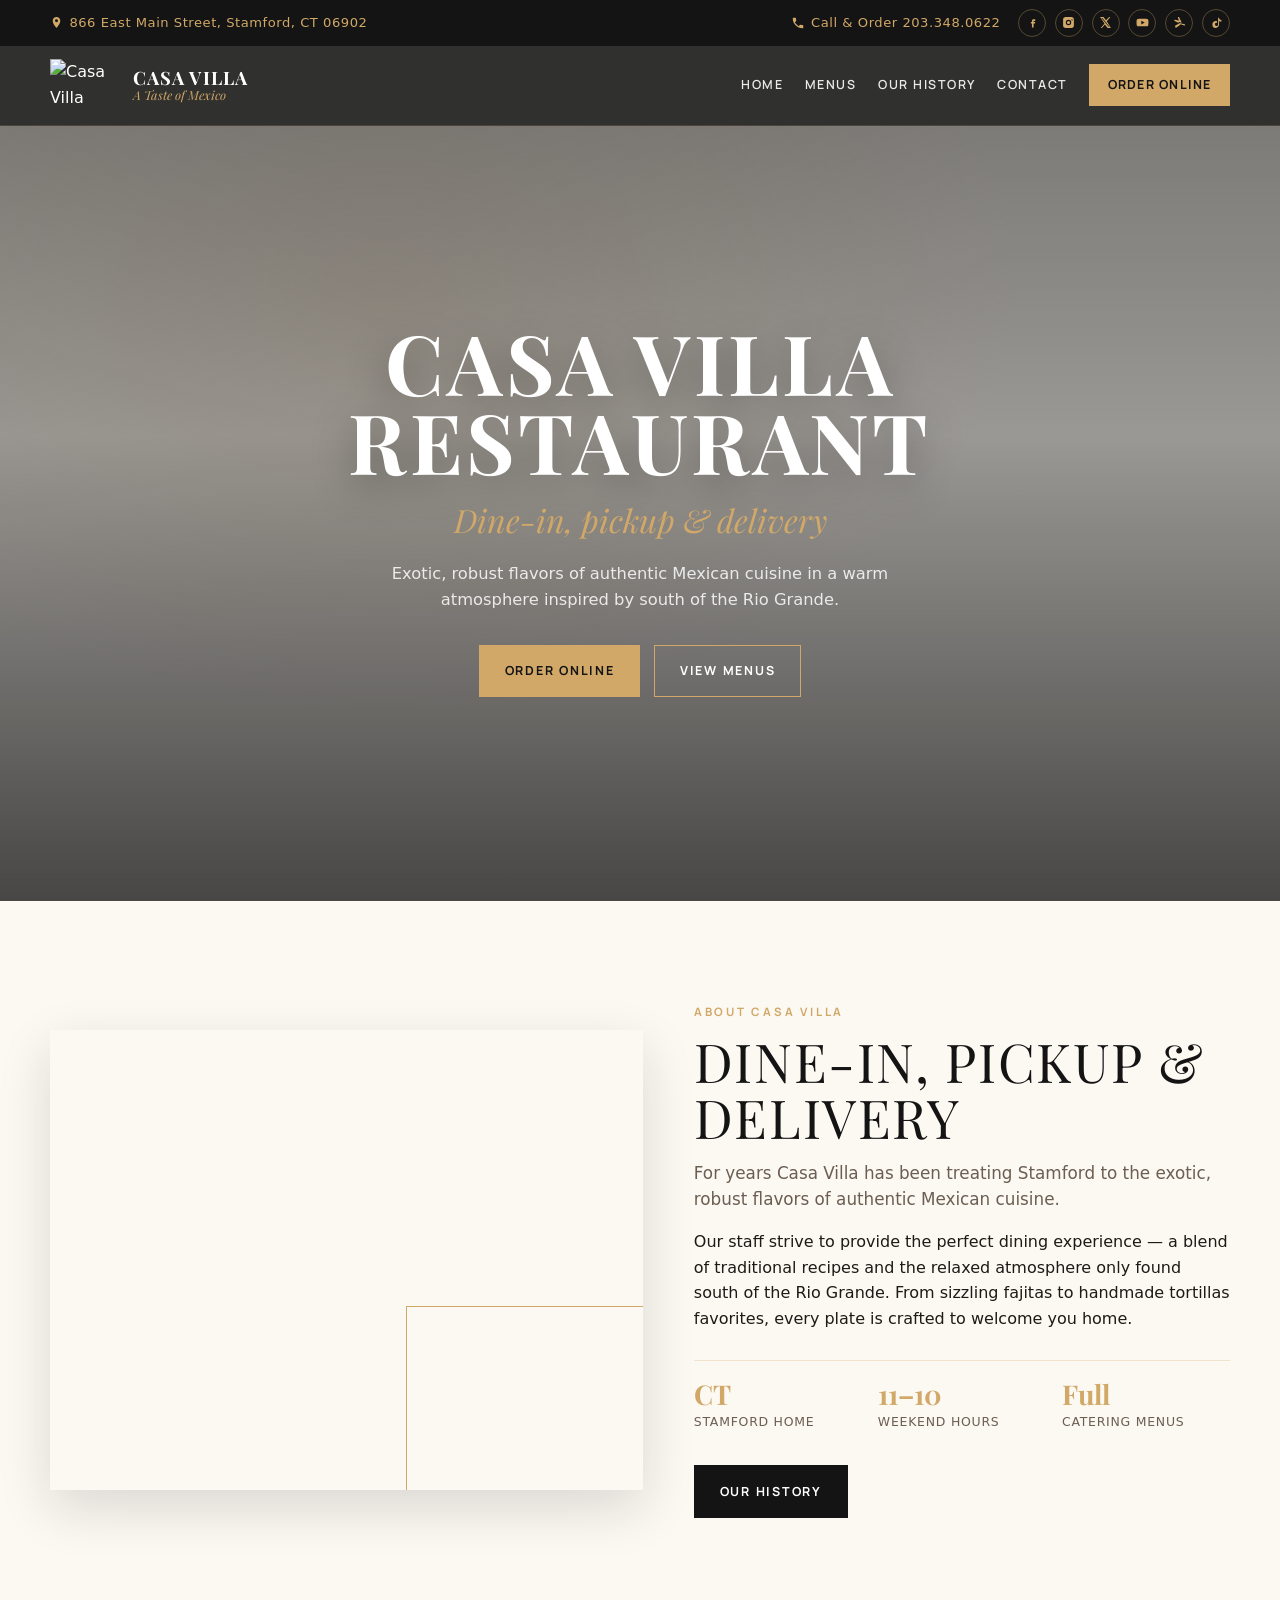
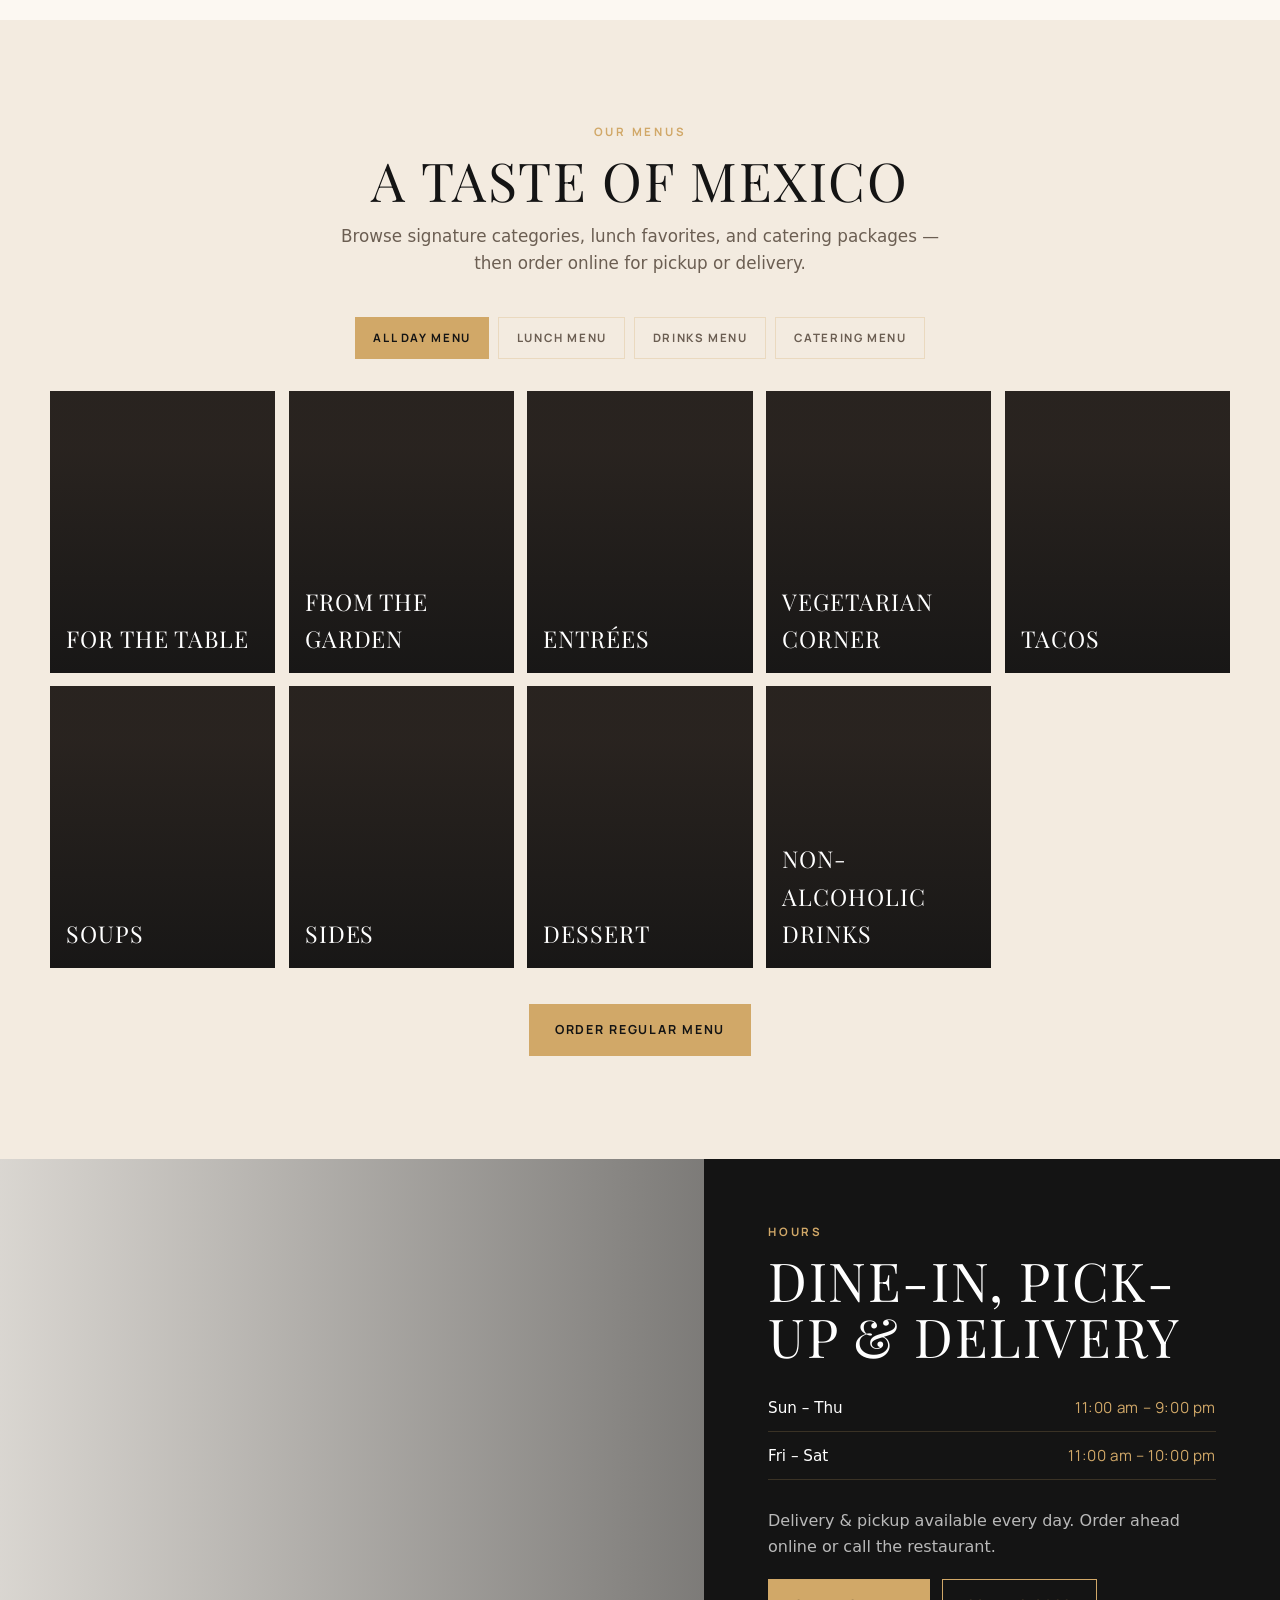
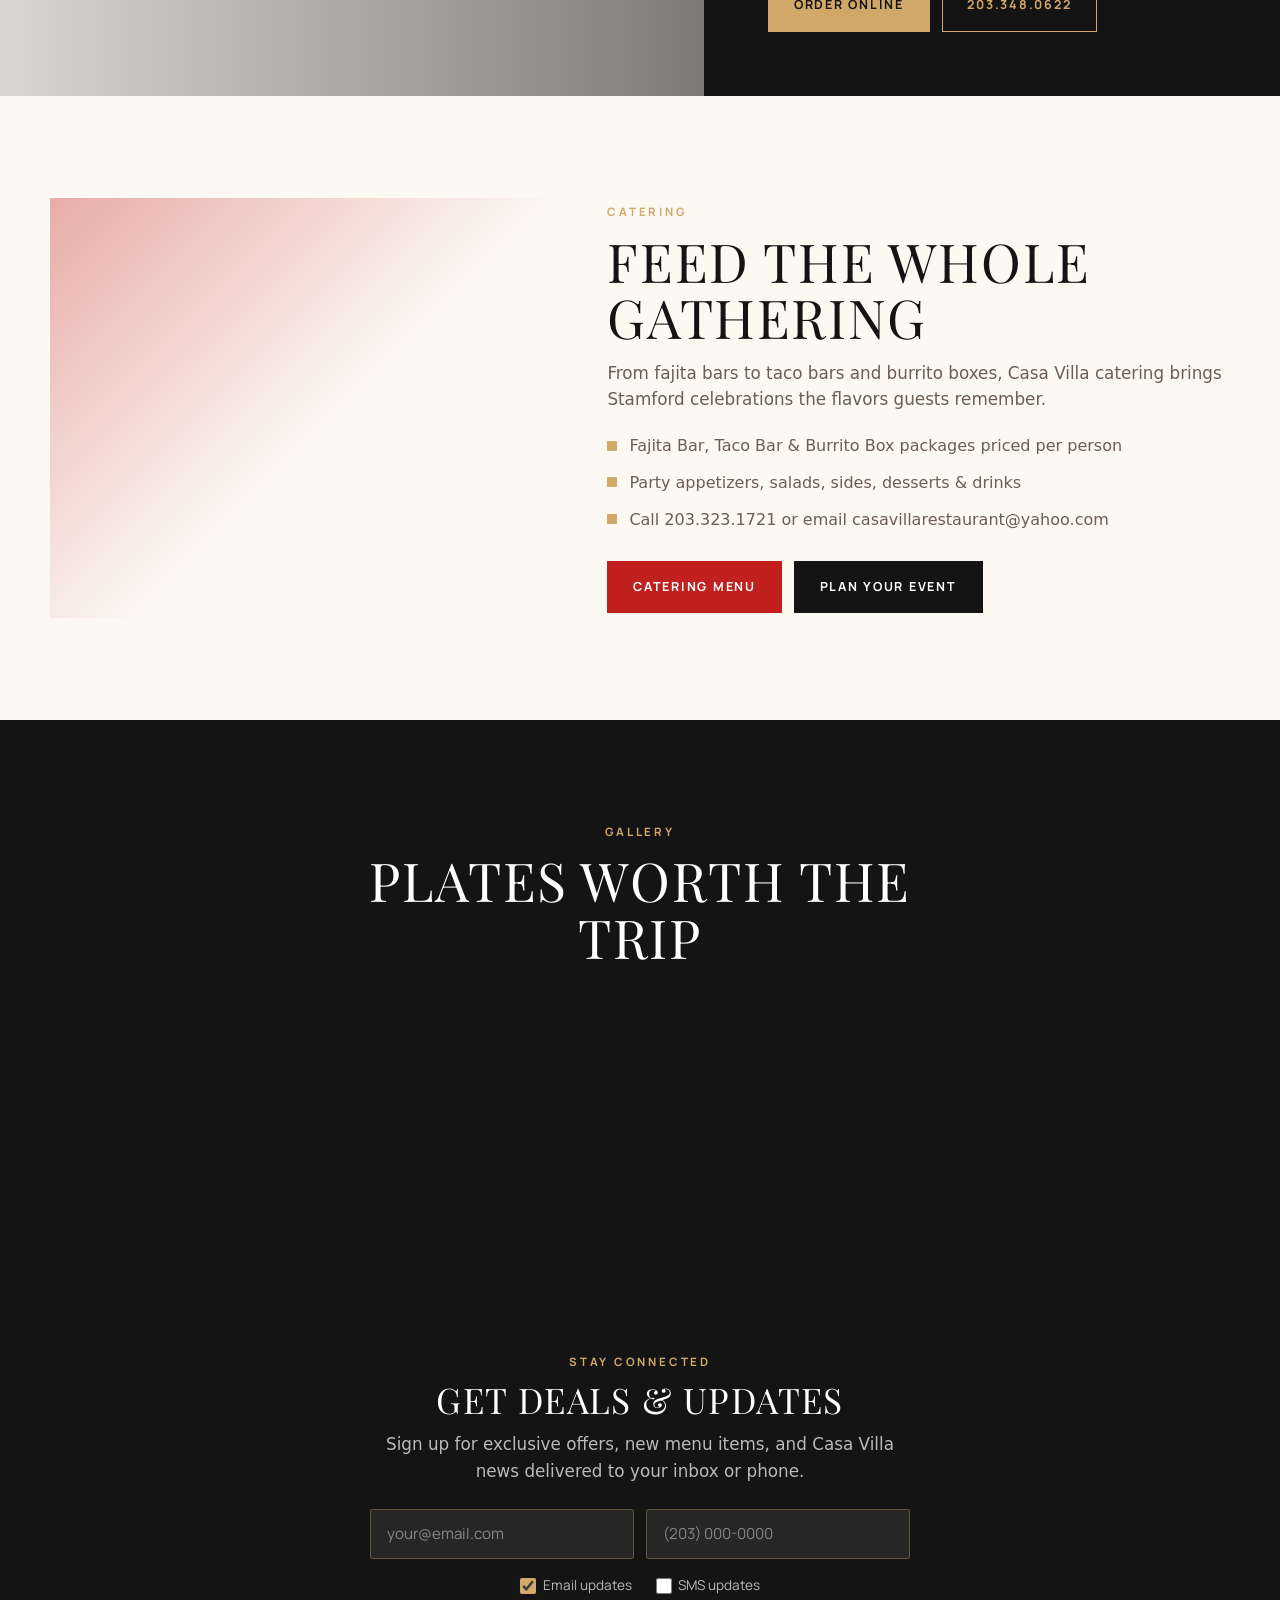
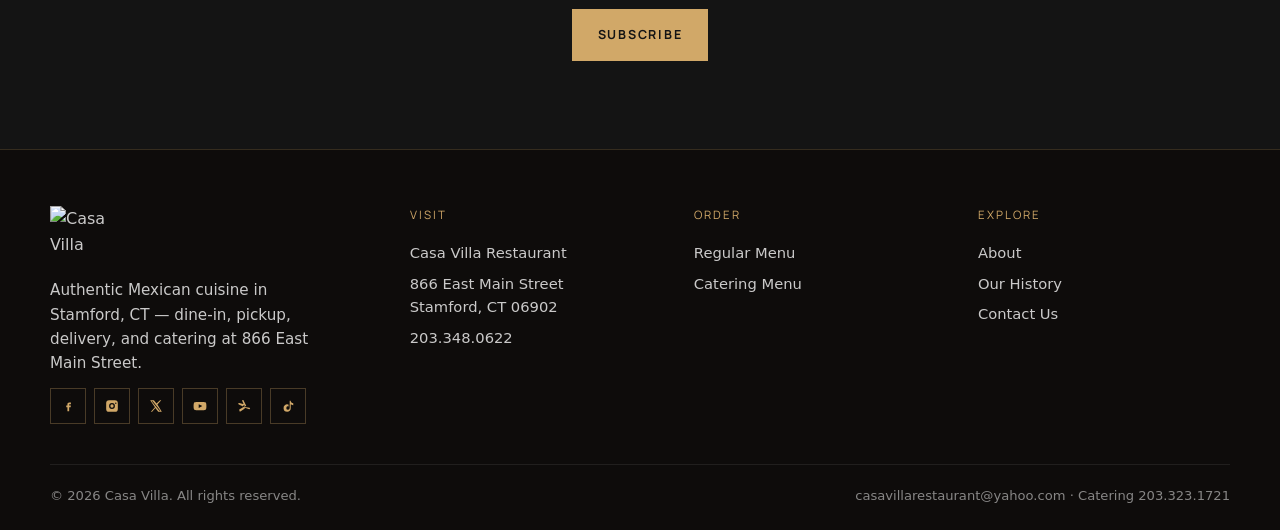
==== index.html @ 2eea358d "Add cache-busting parameter to main.js script tag Browsers were serving stale cached JS, causing dri" ====
<!DOCTYPE html>

<html lang="en">
<head>
<meta charset="utf-8"/>
<meta content="width=device-width, initial-scale=1" name="viewport"/>
<meta content="#d1a868" name="theme-color"/>
<title>Casa Villa Restaurant | Authentic Mexican Food in Stamford, CT</title>
<meta content="Casa Villa Restaurant in Stamford, CT serves authentic Mexican cuisine for dine-in, pickup, delivery, and catering. Order fajitas, tacos, enchiladas &amp; more at 866 East Main Street." name="description"/>
<meta content="Casa Villa Restaurant, Mexican restaurant Stamford CT, authentic Mexican food Stamford, fajitas Stamford, tacos Stamford, catering Stamford" name="keywords"/>
<meta content="noindex, nofollow" name="robots"/>
<meta content="Casa Villa Restaurant" name="author"/>
<meta content="website" property="og:type"/>
<meta content="Casa Villa Restaurant" property="og:site_name"/>
<meta content="Casa Villa Restaurant — Authentic Mexican Food in Stamford, CT" property="og:title"/>
<meta content="Casa Villa Restaurant in Stamford, CT serves authentic Mexican cuisine for dine-in, pickup, delivery, and catering. Order fajitas, tacos, enchiladas &amp; more at 866 East Main Street." property="og:description"/>
<meta content="https://quseprdus1.blob.core.windows.net/kora-business-images/user-media/8aefb830-b11f-4ebe-94af-53a82750f7f5/de8c94d8-887e-4625-825f-ec262dbc28df/1786097894_7mdkr9.png" property="og:image"/>
<meta content="summary_large_image" name="twitter:card"/>
<meta content="Casa Villa Restaurant — Authentic Mexican Food in Stamford, CT" name="twitter:title"/>
<meta content="Casa Villa Restaurant in Stamford, CT serves authentic Mexican cuisine for dine-in, pickup, delivery, and catering. Order fajitas, tacos, enchiladas &amp; more at 866 East Main Street." name="twitter:description"/>
<!-- KORA_GOOGLE_FONTS_START -->
<link rel="preconnect" href="https://fonts.googleapis.com">
<link rel="preconnect" href="https://fonts.gstatic.com" crossorigin>
<link rel="preload" as="style" href="https://fonts.googleapis.com/css2?family=Playfair+Display:wght@400;600;700&amp;family=Manrope:wght@400;600;700&amp;display=swap" onload="this.onload=null;this.rel='stylesheet'">
<noscript><link rel="stylesheet" href="https://fonts.googleapis.com/css2?family=Playfair+Display:wght@400;600;700&amp;family=Manrope:wght@400;600;700&amp;display=swap"></noscript>
<!-- KORA_GOOGLE_FONTS_END -->
<link href="assets/styles.css" rel="stylesheet">
<link href="assets/site.css" rel="stylesheet"/>
<link as="image" href="https://quseprdus1.blob.core.windows.net/kora-business-images/user-media/8aefb830-b11f-4ebe-94af-53a82750f7f5/de8c94d8-887e-4625-825f-ec262dbc28df/1786097688_vg3pif.jpg" rel="preload"><link as="video" href="https://stream.mux.com/Yt3RD5cKZpleTwd9r566r2rwesaeplQThL3TepRa02Lw/low.mp4" rel="preload">
<script type="application/ld+json">{
  "@context": "https://schema.org",
  "@type": "Restaurant",
  "name": "Casa Villa Restaurant",
  "image": "https://quseprdus1.blob.core.windows.net/kora-business-images/user-media/8aefb830-b11f-4ebe-94af-53a82750f7f5/de8c94d8-887e-4625-825f-ec262dbc28df/1786097657_icttoe.jpg",
  "telephone": "+12033480622",
  "email": "casavillarestaurant@yahoo.com",
  "servesCuisine": [
    "Mexican"
  ],
  "priceRange": "$$",
  "address": {
    "@type": "PostalAddress",
    "streetAddress": "866 East Main Street",
    "addressLocality": "Stamford",
    "addressRegion": "CT",
    "postalCode": "06902",
    "addressCountry": "US"
  },
  "geo": {
    "@type": "GeoCoordinates",
    "latitude": 41.0558127,
    "longitude": -73.5254592
  },
  "openingHoursSpecification": [
    {
      "@type": "OpeningHoursSpecification",
      "dayOfWeek": [
        "Sunday",
        "Monday",
        "Tuesday",
        "Wednesday",
        "Thursday"
      ],
      "opens": "11:00",
      "closes": "21:00"
    },
    {
      "@type": "OpeningHoursSpecification",
      "dayOfWeek": [
        "Friday",
        "Saturday"
      ],
      "opens": "11:00",
      "closes": "22:00"
    }
  ],
  "sameAs": [
    "https://www.facebook.com/CasaVillaStamford/",
    "https://www.instagram.com/casavillarestaurant/",
    "https://x.com/casa_villa",
    "https://www.youtube.com/channel/UCoJQeFQuIPTkLDNSA8FF1Hw",
    "https://www.yelp.com/biz/casa-villa-restaurant-stamford",
    "https://www.tiktok.com/@casavillarestaurant",
  ],
  "hasMenu": "https://casavilla2.onlineordersnow.com/MenuDisplay",
  "acceptsReservations": "False"
}</script>

</link></link></link></link><!-- KORA_FAVICON_START -->
<link href="https://quseprdus1.blob.core.windows.net/kora-business-images/user-media/8aefb830-b11f-4ebe-94af-53a82750f7f5/de8c94d8-887e-4625-825f-ec262dbc28df/1786097900_kvp36j.png" rel="icon" type="image/png"/>
<link href="https://quseprdus1.blob.core.windows.net/kora-business-images/user-media/8aefb830-b11f-4ebe-94af-53a82750f7f5/de8c94d8-887e-4625-825f-ec262dbc28df/1786097900_kvp36j.png" rel="apple-touch-icon"/>
<!-- KORA_FAVICON_END -->
</head>
<body data-page="home">
<a class="sr-only" href="#main">Skip to content</a>
<div class="topbar" data-topbar=""></div>
<header class="site-header" data-header=""></header>
<div class="mobile-nav" data-mobile-nav=""></div>
<main id="main">
<section aria-label="Casa Villa Restaurant hero" class="hero">
<div class="hero-media">
<video aria-hidden="true" autoplay="" loop="" muted="" playsinline="" poster="https://quseprdus1.blob.core.windows.net/kora-business-images/user-media/8aefb830-b11f-4ebe-94af-53a82750f7f5/de8c94d8-887e-4625-825f-ec262dbc28df/1786097688_vg3pif.jpg">
<source src="https://stream.mux.com/Yt3RD5cKZpleTwd9r566r2rwesaeplQThL3TepRa02Lw/low.mp4" type="video/mp4"/>
</video>
</div>
<div aria-hidden="true" class="hero-overlay"></div>
<div class="hero-content">
<h1>Casa Villa Restaurant</h1>
<p class="hero-tagline">Dine-in, pickup &amp; delivery</p>
<p class="hero-copy">Exotic, robust flavors of authentic Mexican cuisine in a warm atmosphere inspired by south of the Rio Grande.</p>
<div class="hero-ctas">
<a class="btn btn-primary" data-order-regular="" href="https://casavilla2.onlineordersnow.com/MenuDisplay" rel="noopener noreferrer" target="_blank">Order Online</a>
<a class="btn btn-outline" href="#menu">View Menus</a>
</div>
</div>
</section>
<section class="section" id="about">
<div class="container about-grid">
<div aria-label="Casa Villa dining room and cuisine" class="about-visual reveal" role="img"></div>
<div class="about-copy reveal reveal-delay-1">
<p class="eyebrow">About Casa Villa</p>
<h2>Dine-in, pickup &amp; delivery</h2>
<p class="lede">For years Casa Villa has been treating Stamford to the exotic, robust flavors of authentic Mexican cuisine.</p>
<p>Our staff strive to provide the perfect dining experience — a blend of traditional recipes and the relaxed atmosphere only found south of the Rio Grande. From sizzling fajitas to handmade tortillas favorites, every plate is crafted to welcome you home.</p>
<div class="about-stats">
<div><strong>CT</strong><span>Stamford home</span></div>
<div><strong>11–10</strong><span>Weekend hours</span></div>
<div><strong>Full</strong><span>Catering menus</span></div>
</div>
<a class="btn btn-dark" href="history.html">Our History</a>
</div>
</div>
</section>
<section class="section section-muted" id="menu">
<div class="container">
<div class="section-head center reveal">
<p class="eyebrow">Our Menus</p>
<h2>A taste of Mexico</h2>
<p class="lede">Browse signature categories, lunch favorites, and catering packages — then order online for pickup or delivery.</p>
</div>
<div aria-label="Menu types" class="menu-tabs reveal" role="tablist">
<button aria-selected="true" class="menu-tab is-active" data-menu-tab="allday" role="tab" type="button">All Day Menu</button>
<button class="menu-tab" data-menu-tab="lunch" role="tab" type="button">Lunch Menu</button>
<button class="menu-tab" data-menu-tab="drinks" role="tab" type="button">Drinks Menu</button>
<button class="menu-tab" data-menu-tab="catering" role="tab" type="button">Catering Menu</button>
</div>
<div class="menu-panel is-active" data-menu-panel="allday">
<div class="category-grid reveal" data-category-grid=""></div>
<div class="menu-actions">
<a class="btn btn-primary" data-order-regular="" href="https://casavilla2.onlineordersnow.com/MenuDisplay" rel="noopener noreferrer" target="_blank">Order Regular Menu</a>
</div>
</div>
<div class="menu-panel" data-menu-panel="lunch">
<div class="menu-items" data-lunch-items=""></div>
<div class="menu-actions">
<a class="btn btn-primary" data-order-regular="" href="https://casavilla2.onlineordersnow.com/MenuDisplay" rel="noopener noreferrer" target="_blank">Order Lunch Online</a>
</div>
</div>
<div class="menu-panel" data-menu-panel="drinks">
<div class="menu-items" data-drinks-items=""></div>
</div>
<div class="menu-panel" data-menu-panel="catering">
<div class="menu-items" data-catering-items=""></div>
<div class="menu-actions">
<a class="btn btn-primary" data-order-catering="" href="https://casavillacatering.onlineordersnow.com/MenuDisplay" rel="noopener noreferrer" target="_blank">Order Catering</a>
<a class="btn btn-dark" href="tel:2033231721">Call 203.323.1721</a>
</div>
</div>
</div>
</section>
<section aria-label="Hours and ordering" class="split-band" id="hours">
<div aria-label="Sizzling fajitas" class="split-band-visual" role="img"></div>
<div class="split-band-copy">
<p class="eyebrow">Hours</p>
<h2>Dine-in, pick-up &amp; delivery</h2>
<ul class="hours-list">
<li><span>Sun – Thu</span><span>11:00 am – 9:00 pm</span></li>
<li><span>Fri – Sat</span><span>11:00 am – 10:00 pm</span></li>
</ul>
<p style="margin-bottom:1.25rem;color:rgba(255,255,255,.7)">Delivery &amp; pickup available every day. Order ahead online or call the restaurant.</p>
<div style="display:flex;flex-wrap:wrap;gap:.75rem">
<a class="btn btn-primary" data-order-regular="" href="https://casavilla2.onlineordersnow.com/MenuDisplay" rel="noopener noreferrer" target="_blank">Order Online</a>
<a class="btn btn-outline" href="tel:2033480622">203.348.0622</a>
</div>
</div>
</section>
<section class="section" id="catering">
<div class="container catering-grid">
<div aria-label="Casa Villa catering spread" class="catering-visual reveal" role="img"></div>
<div class="reveal reveal-delay-1">
<p class="eyebrow">Catering</p>
<h2>Feed the whole gathering</h2>
<p class="lede">From fajita bars to taco bars and burrito boxes, Casa Villa catering brings Stamford celebrations the flavors guests remember.</p>
<ul class="feature-list">
<li>Fajita Bar, Taco Bar &amp; Burrito Box packages priced per person</li>
<li>Party appetizers, salads, sides, desserts &amp; drinks</li>
<li>Call 203.323.1721 or email casavillarestaurant@yahoo.com</li>
</ul>
<div style="display:flex;flex-wrap:wrap;gap:.75rem">
<a class="btn btn-accent" data-order-catering="" href="https://casavillacatering.onlineordersnow.com/MenuDisplay" rel="noopener noreferrer" target="_blank">Catering Menu</a>
<a class="btn btn-dark" href="contact.html">Plan Your Event</a>
</div>
</div>
</div>
</section>
<section aria-label="Cuisine gallery" class="section section-dark" id="gallery">
<div class="container">
<div class="section-head center reveal">
<p class="eyebrow">Gallery</p>
<h2>Plates worth the trip</h2>
</div>
<div class="gallery-strip reveal">
<button aria-label="Guacamole" class="g g-1" data-gallery-item="" type="button"></button>
<button aria-label="Tacos al pastor" class="g g-2" data-gallery-item="" type="button"></button>
<button aria-label="Chile relleno" class="g g-3" data-gallery-item="" type="button"></button>
<button aria-label="Quesadilla" class="g g-4" data-gallery-item="" type="button"></button>
<button aria-label="Churros" class="g g-5" data-gallery-item="" type="button"></button>
<button aria-label="Flan" class="g g-6" data-gallery-item="" type="button"></button>
</div>
</div>
</section>
<!-- NEWSLETTER SUBSCRIBE -->
<section class="newsletter-band" id="subscribe">
<div class="container">
<p class="eyebrow">Stay Connected</p>
<h2>Get deals &amp; updates</h2>
<p class="lede">Sign up for exclusive offers, new menu items, and Casa Villa news delivered to your inbox or phone.</p>
<form class="newsletter-form" id="newsletter-form">
<input id="newsletter-email" type="email" placeholder="your@email.com" autocomplete="email"/>
<input id="newsletter-phone" type="tel" placeholder="(203) 000-0000" autocomplete="tel"/>
<div class="newsletter-consents">
<label><input type="checkbox" id="newsletter-email-optin" checked/> Email updates</label>
<label><input type="checkbox" id="newsletter-sms-optin"/> SMS updates</label>
</div>
<button class="btn btn-primary" type="submit">Subscribe</button>
<p id="newsletter-message"></p>
</form>
</div>
</section>
</main>
<div aria-labelledby="modal-title" aria-modal="true" class="modal" data-menu-modal="" role="dialog">
<div class="modal-dialog">
<div class="modal-media" data-modal-media="">
<button aria-label="Close" class="modal-close" data-modal-close="" type="button"><svg aria-hidden="true" fill="none" stroke="currentColor" stroke-linecap="round" stroke-width="1.75" viewbox="0 0 24 24"><path d="M6 6l12 12M18 6L6 18"></path></svg></button>
</div>
<div class="modal-body">
<h3 data-modal-title="" id="modal-title"></h3>
<div class="modal-items" data-modal-items=""></div>
<div class="menu-actions" style="justify-content:flex-start;margin-top:1.25rem">
<a class="btn btn-primary" data-order-regular="" href="https://casavilla2.onlineordersnow.com/MenuDisplay" rel="noopener noreferrer" target="_blank">Order This Menu</a>
</div>
</div>
</div>
</div>
<div aria-label="Image preview" aria-modal="true" class="lightbox" data-lightbox="" role="dialog">
<button aria-label="Close" class="lightbox-close" data-lightbox-close="" type="button"><svg aria-hidden="true" fill="none" stroke="currentColor" stroke-linecap="round" stroke-width="1.75" viewbox="0 0 24 24"><path d="M6 6l12 12M18 6L6 18"></path></svg></button>
<img alt="Casa Villa cuisine" data-lightbox-img=""/>
</div>
<footer class="site-footer" data-footer=""></footer>
<script defer="" src="js/includes.js"></script>
<script defer="" src="js/main.js?v=20260925"></script>
<!-- KORA_BRANDING_FOOTER_SCRIPT_START -->
<script>
(function () {
  var koraUrl = "https://askkora.ai";
  var muted = "#64748b";
  var blue = "#1E88E5";
  var purple = "#7B1FA2";
  var startMarker = 'KORA_' + 'BRANDING_FOOTER_START';
  var endMarker = 'KORA_' + 'BRANDING_FOOTER_END';
  var selector = '[data-kora-branding-footer="true"], .kora-powered-by';

  function removeExisting() {
    document.querySelectorAll(selector).forEach(function (node) {
      if (node && node.parentNode) node.parentNode.removeChild(node);
    });
    var walker = document.createTreeWalker(document.documentElement, NodeFilter.SHOW_COMMENT);
    var comments = [];
    while (walker.nextNode()) {
      if (walker.currentNode.nodeValue.indexOf(startMarker) !== -1 || walker.currentNode.nodeValue.indexOf(endMarker) !== -1) {
        comments.push(walker.currentNode);
      }
    }
    comments.forEach(function (node) {
      if (node && node.parentNode) node.parentNode.removeChild(node);
    });
  }

  function buildBranding() {
    var wrapper = document.createElement('div');
    wrapper.className = 'kora-powered-by';
    wrapper.setAttribute('data-kora-branding-footer', 'true');
    wrapper.style.cssText = 'display:flex;justify-content:flex-end;align-items:center;gap:0.35rem;padding:0.75rem 1rem;font-size:0.75rem;';
    wrapper.innerHTML = '<span style="color:' + muted + '">Powered by</span>' +
      '<a href="' + koraUrl + '" target="_blank" rel="noopener noreferrer" style="text-decoration:none;font-weight:600;background:linear-gradient(135deg,' + blue + ',' + purple + ');-webkit-background-clip:text;background-clip:text;-webkit-text-fill-color:transparent">Kora</a>';
    return wrapper;
  }

  function targetFooter(allowFallback) {
    var footer = document.querySelector('footer');
    if (footer) return footer;
    if (!allowFallback) return null;
    return document.getElementById('site-footer') || document.body;
  }

  function placeBranding(allowFallback) {
    var target = targetFooter(allowFallback);
    if (!target) return false;
    removeExisting();
    target.appendChild(document.createComment(' ' + startMarker + ' '));
    target.appendChild(buildBranding());
    target.appendChild(document.createComment(' ' + endMarker + ' '));
    return target.tagName && target.tagName.toLowerCase() === 'footer';
  }

  function start() {
    if (placeBranding(false)) return;
    var observer = new MutationObserver(function () {
      if (placeBranding(false)) observer.disconnect();
    });
    observer.observe(document.documentElement, { childList: true, subtree: true });
    window.setTimeout(function () { observer.disconnect(); placeBranding(true); }, 3000);
  }

  if (document.readyState === 'loading') {
    document.addEventListener('DOMContentLoaded', start);
  } else {
    start();
  }
}());
</script>
<!-- KORA_BRANDING_FOOTER_SCRIPT_END -->
</body>
</html>
---- assets/styles.css ----
/*! tailwindcss v4.2.1 | MIT License | https://tailwindcss.com */
@layer properties{@supports (((-webkit-hyphens:none)) and (not (margin-trim:inline))) or ((-moz-orient:inline) and (not (color:rgb(from red r g b)))){*,:before,:after,::backdrop{--tw-rotate-x:initial;--tw-rotate-y:initial;--tw-rotate-z:initial;--tw-skew-x:initial;--tw-skew-y:initial}}}@layer theme{:root,:host{--font-sans:ui-sans-serif, system-ui, sans-serif, "Apple Color Emoji", "Segoe UI Emoji", "Segoe UI Symbol", "Noto Color Emoji";--font-mono:ui-monospace, SFMono-Regular, Menlo, Monaco, Consolas, "Liberation Mono", "Courier New", monospace;--default-font-family:var(--font-sans);--default-mono-font-family:var(--font-mono);--color-brand-primary:#d1a868;--color-brand-secondary:#fcf8f2;--color-brand-accent:#c21f1f;--color-brand-dark:#141414;--color-brand-ink:#1e1a17;--color-brand-muted:#6b5e52;--color-brand-border:#d1a86847;--font-brand:"Playfair Display", Georgia, serif;--font-heading:"Playfair Display", Georgia, serif;--font-body:"Roboto", system-ui, sans-serif;--font-nav:"Manrope", system-ui, sans-serif}}@layer base{*,:after,:before,::backdrop{box-sizing:border-box;border:0 solid;margin:0;padding:0}::file-selector-button{box-sizing:border-box;border:0 solid;margin:0;padding:0}html,:host{-webkit-text-size-adjust:100%;tab-size:4;line-height:1.5;font-family:var(--default-font-family,ui-sans-serif, system-ui, sans-serif, "Apple Color Emoji", "Segoe UI Emoji", "Segoe UI Symbol", "Noto Color Emoji");font-feature-settings:var(--default-font-feature-settings,normal);font-variation-settings:var(--default-font-variation-settings,normal);-webkit-tap-highlight-color:transparent}hr{height:0;color:inherit;border-top-width:1px}abbr:where([title]){-webkit-text-decoration:underline dotted;text-decoration:underline dotted}h1,h2,h3,h4,h5,h6{font-size:inherit;font-weight:inherit}a{color:inherit;-webkit-text-decoration:inherit;-webkit-text-decoration:inherit;-webkit-text-decoration:inherit;text-decoration:inherit}b,strong{font-weight:bolder}code,kbd,samp,pre{font-family:var(--default-mono-font-family,ui-monospace, SFMono-Regular, Menlo, Monaco, Consolas, "Liberation Mono", "Courier New", monospace);font-feature-settings:var(--default-mono-font-feature-settings,normal);font-variation-settings:var(--default-mono-font-variation-settings,normal);font-size:1em}small{font-size:80%}sub,sup{vertical-align:baseline;font-size:75%;line-height:0;position:relative}sub{bottom:-.25em}sup{top:-.5em}table{text-indent:0;border-color:inherit;border-collapse:collapse}:-moz-focusring{outline:auto}progress{vertical-align:baseline}summary{display:list-item}ol,ul,menu{list-style:none}img,svg,video,canvas,audio,iframe,embed,object{vertical-align:middle;display:block}img,video{max-width:100%;height:auto}button,input,select,optgroup,textarea{font:inherit;font-feature-settings:inherit;font-variation-settings:inherit;letter-spacing:inherit;color:inherit;opacity:1;background-color:#0000;border-radius:0}::file-selector-button{font:inherit;font-feature-settings:inherit;font-variation-settings:inherit;letter-spacing:inherit;color:inherit;opacity:1;background-color:#0000;border-radius:0}:where(select:is([multiple],[size])) optgroup{font-weight:bolder}:where(select:is([multiple],[size])) optgroup option{padding-inline-start:20px}::file-selector-button{margin-inline-end:4px}::placeholder{opacity:1}@supports (not ((-webkit-appearance:-apple-pay-button))) or (contain-intrinsic-size:1px){::placeholder{color:currentColor}@supports (color:color-mix(in lab, red, red)){::placeholder{color:color-mix(in oklab, currentcolor 50%, transparent)}}}textarea{resize:vertical}::-webkit-search-decoration{-webkit-appearance:none}::-webkit-date-and-time-value{min-height:1lh;text-align:inherit}::-webkit-datetime-edit{display:inline-flex}::-webkit-datetime-edit-fields-wrapper{padding:0}::-webkit-datetime-edit{padding-block:0}::-webkit-datetime-edit-year-field{padding-block:0}::-webkit-datetime-edit-month-field{padding-block:0}::-webkit-datetime-edit-day-field{padding-block:0}::-webkit-datetime-edit-hour-field{padding-block:0}::-webkit-datetime-edit-minute-field{padding-block:0}::-webkit-datetime-edit-second-field{padding-block:0}::-webkit-datetime-edit-millisecond-field{padding-block:0}::-webkit-datetime-edit-meridiem-field{padding-block:0}::-webkit-calendar-picker-indicator{line-height:1}:-moz-ui-invalid{box-shadow:none}button,input:where([type=button],[type=reset],[type=submit]){appearance:button}::file-selector-button{appearance:button}::-webkit-inner-spin-button{height:auto}::-webkit-outer-spin-button{height:auto}[hidden]:where(:not([hidden=until-found])){display:none!important}:root{--header-h:76px;--site-chrome-h:120px;--ease:cubic-bezier(.22, 1, .36, 1);--color-brand-primary:#d1a868;--color-brand-primary-dark:#a88650;--color-brand-primary-foreground:#141414;--color-brand-secondary:#fcf8f2;--color-brand-secondary-foreground:#141414;--color-brand-accent:#c21f1f;--color-brand-accent-foreground:#fff;--color-brand-dark:#141414;--color-brand-ink:#1e1a17;--color-brand-muted:#6b5e52;--color-brand-soft:#fcf8f2;--color-brand-border:#d1a86847;--font-brand:"Playfair Display", Georgia, serif;--font-heading:"Playfair Display", Georgia, serif;--font-body:"Roboto", system-ui, sans-serif;--font-nav:"Manrope", system-ui, sans-serif;--font-script:"Herr Von Muellerhoff", "Kristi", cursive}html{scroll-behavior:smooth}body{font-family:var(--font-body);color:var(--color-brand-ink);background:var(--color-brand-secondary);-webkit-font-smoothing:antialiased;line-height:1.6}h1,h2,h3,h4,h5,h6{font-family:var(--font-brand)}}@layer components;@layer utilities{.sr-only{clip-path:inset(50%);white-space:nowrap;border-width:0;width:1px;height:1px;margin:-1px;padding:0;position:absolute;overflow:hidden}.container{width:100%}@media (min-width:40rem){.container{max-width:40rem}}@media (min-width:48rem){.container{max-width:48rem}}@media (min-width:64rem){.container{max-width:64rem}}@media (min-width:80rem){.container{max-width:80rem}}@media (min-width:96rem){.container{max-width:96rem}}.hidden{display:none}.inline{display:inline}.transform{transform:var(--tw-rotate-x,) var(--tw-rotate-y,) var(--tw-rotate-z,) var(--tw-skew-x,) var(--tw-skew-y,)}.resize{resize:both}}@property --tw-rotate-x{syntax:"*";inherits:false}@property --tw-rotate-y{syntax:"*";inherits:false}@property --tw-rotate-z{syntax:"*";inherits:false}@property --tw-skew-x{syntax:"*";inherits:false}@property --tw-skew-y{syntax:"*";inherits:false}
---- assets/site.css ----
/* Casa Villa — component UI (after assets/styles.css).
   Brand tokens mirrored for Kora agent + Tailwind @theme. */
:root {
  --color-brand-primary: #d1a868;
  --color-brand-primary-dark: #a88650;
  --color-brand-primary-foreground: #141414;
  --color-brand-secondary: #fcf8f2;
  --color-brand-secondary-foreground: #141414;
  --color-brand-accent: #c21f1f;
  --color-brand-accent-foreground: #ffffff;
  --color-brand-dark: #141414;
  --color-brand-ink: #1e1a17;
  --color-brand-muted: #6b5e52;
  --color-brand-border: rgba(209, 168, 104, 0.28);
  --color-brand-overlay: rgba(20, 20, 20, 0.62);
  --font-brand: "Playfair Display", Georgia, serif;
  --font-heading: "Playfair Display", Georgia, serif;
  --font-script: "Herr Von Muellerhoff", "Kristi", cursive;
  --font-nav: "Manrope", system-ui, sans-serif;
  --font-body: "Roboto", system-ui, sans-serif;
  --shadow-soft: 0 18px 50px rgba(20, 20, 20, 0.14);
  --radius: 2px;
  --header-h: 76px;
  --site-chrome-h: 120px;
  --ease: cubic-bezier(0.22, 1, 0.36, 1);
}

*,
*::before,
*::after {
  box-sizing: border-box;
  margin: 0;
  padding: 0;
}

html {
  scroll-behavior: smooth;
}

body {
  font-family: var(--font-body);
  color: var(--color-brand-ink);
  background: var(--color-brand-secondary);
  line-height: 1.6;
  overflow-x: hidden;
  -webkit-font-smoothing: antialiased;
}

img,
video {
  max-width: 100%;
  display: block;
}

a {
  color: inherit;
  text-decoration: none;
}

button {
  font: inherit;
  cursor: pointer;
  border: 0;
  background: none;
}

ul {
  list-style: none;
}

.container {
  width: min(1180px, calc(100% - 2.5rem));
  margin-inline: auto;
}

.sr-only {
  position: absolute;
  width: 1px;
  height: 1px;
  padding: 0;
  margin: -1px;
  overflow: hidden;
  clip: rect(0, 0, 0, 0);
  border: 0;
}

/* Top bar */
.topbar {
  background: var(--color-brand-dark);
  color: var(--color-brand-primary);
  font-size: 0.82rem;
  letter-spacing: 0.04em;
  transition: opacity .28s var(--ease), max-height .28s var(--ease), padding .28s var(--ease), border .28s var(--ease);
  max-height: 120px;
  overflow: hidden;
}

body.nav-open .topbar {
  opacity: 0;
  max-height: 0;
  pointer-events: none;
  border: 0;
}

.topbar-inner {
  display: flex;
  flex-wrap: wrap;
  align-items: center;
  justify-content: space-between;
  gap: 0.6rem 1.25rem;
  padding: 0.55rem 0;
}

.topbar a {
  color: var(--color-brand-primary);
  transition: color .25s var(--ease);
  display: inline-flex;
  align-items: center;
  gap: 0.4rem;
}

.topbar a:hover {
  color: #fff;
}

.topbar-left,
.topbar-right {
  display: flex;
  flex-wrap: wrap;
  align-items: center;
  gap: 0.85rem 1.1rem;
}

.topbar-left svg,
.topbar-right>a svg {
  width: 14px;
  height: 14px;
  fill: currentColor;
  flex: 0 0 auto;
}

.topbar-socials {
  display: flex;
  gap: 0.55rem;
  align-items: center;
}

.topbar-socials a {
  width: 28px;
  height: 28px;
  display: grid;
  place-items: center;
  border: 1px solid rgba(209, 168, 104, .35);
  border-radius: 999px;
  transition: background .25s var(--ease), border-color .25s, color .25s;
}

.topbar-socials a:hover {
  background: var(--color-brand-primary);
  color: var(--color-brand-dark);
  border-color: var(--color-brand-primary);
}

.topbar svg {
  width: 13px;
  height: 13px;
  fill: currentColor;
}

/* Header */
.site-header {
  position: sticky;
  top: 0;
  z-index: 80;
  background: rgba(20, 20, 20, .88);
  backdrop-filter: blur(14px);
  border-bottom: 1px solid rgba(209, 168, 104, .18);
  transition: background .35s var(--ease), box-shadow .35s;
}

.site-header.is-scrolled {
  background: rgba(20, 20, 20, .96);
  box-shadow: 0 10px 40px rgba(0, 0, 0, .35);
}

.nav-inner {
  min-height: var(--header-h);
  display: flex;
  align-items: center;
  justify-content: space-between;
  gap: 1rem;
}

.brand {
  display: flex;
  align-items: center;
  gap: 0.85rem;
  color: #fff;
}

.brand img {
  height: 52px;
  width: auto;
}

.brand-text {
  display: flex;
  flex-direction: column;
  line-height: 1.1;
}

.brand-text strong {
  font-family: var(--font-brand);
  font-size: 1.15rem;
  letter-spacing: 0.06em;
  text-transform: uppercase;
  color: #fff;
}

.brand-text span {
  font-family: var(--font-heading);
  font-style: italic;
  font-size: 0.78rem;
  color: var(--color-brand-primary);
}

.nav-links {
  display: flex;
  align-items: center;
  gap: 0.2rem 1.35rem;
}

.nav-links>a {
  color: rgba(255, 255, 255, .9);
  font-family: var(--font-nav);
  font-size: 0.78rem;
  font-weight: 600;
  letter-spacing: 0.12em;
  text-transform: uppercase;
  padding: 0.45rem 0;
  transition: color .25s;
}

.nav-links>a:hover {
  color: var(--color-brand-primary);
}

.nav-dropdown {
  position: relative;
}

.nav-dropdown-panel {
  position: absolute;
  top: calc(100% + 0.7rem);
  right: 0;
  left: auto;
  transform: translateY(6px);
  min-width: 200px;
  background: #1c1815;
  border: 1px solid var(--color-brand-border);
  padding: 0.55rem;
  opacity: 0;
  visibility: hidden;
  pointer-events: none;
  transition: .25s var(--ease);
  box-shadow: var(--shadow-soft);
  z-index: 40;
}

.nav-dropdown.is-open .nav-dropdown-panel {
  opacity: 1;
  visibility: visible;
  pointer-events: auto;
  transform: translateY(0);
}

.nav-dropdown-panel a {
  display: block;
  padding: 0.65rem 0.8rem;
  color: #fff;
  font-size: 0.85rem;
  font-family: var(--font-nav);
  letter-spacing: 0.04em;
}

.nav-dropdown-panel a:hover {
  background: rgba(209, 168, 104, .15);
  color: var(--color-brand-primary);
}

.nav-cta {
  display: inline-flex;
  align-items: center;
  justify-content: center;
  background: var(--color-brand-primary);
  color: var(--color-brand-dark) !important;
  padding: 0.7rem 1.15rem !important;
  letter-spacing: 0.1em !important;
  font-family: var(--font-nav);
  font-size: 0.78rem;
  font-weight: 700;
  text-transform: uppercase;
  border: 0;
  cursor: pointer;
  transition: background .25s, transform .25s var(--ease) !important;
}

.nav-cta:hover,
.nav-dropdown.is-open .nav-cta {
  background: #e0bc7d !important;
  transform: translateY(-1px);
}

.nav-toggle {
  display: none;
  width: 44px;
  height: 44px;
  color: #fff;
  border: 1px solid rgba(255, 255, 255, .2);
  align-items: center;
  justify-content: center;
}

.nav-toggle svg {
  width: 22px;
  height: 22px;
  fill: none;
  stroke: currentColor;
  stroke-width: 1.75;
  stroke-linecap: round;
  stroke-linejoin: round;
}

/* Buttons */
.btn {
  display: inline-flex;
  align-items: center;
  justify-content: center;
  gap: 0.45rem;
  padding: 0.95rem 1.55rem;
  font-family: var(--font-nav);
  font-size: 0.78rem;
  font-weight: 700;
  letter-spacing: 0.14em;
  text-transform: uppercase;
  border: 1px solid transparent;
  transition: .3s var(--ease);
  position: relative;
  overflow: hidden;
}

.btn-primary {
  background: var(--color-brand-primary);
  color: var(--color-brand-dark);
}

.btn-primary:hover {
  background: #e0bc7d;
  transform: translateY(-2px);
}

.btn-outline {
  border-color: var(--color-brand-primary);
  color: #fff;
  background: transparent;
}

.btn-outline:hover {
  background: var(--color-brand-primary);
  color: var(--color-brand-dark);
}

.split-band-copy .btn-outline {
  color: var(--color-brand-primary);
  border-color: var(--color-brand-primary);
}

.split-band-copy .btn-outline:hover {
  background: var(--color-brand-primary);
  color: var(--color-brand-dark);
}

.btn-dark {
  background: var(--color-brand-dark);
  color: #fff;
}

.btn-dark:hover {
  background: #2a2420;
}

.btn-accent {
  background: var(--color-brand-accent);
  color: #fff;
}

.btn-accent:hover {
  filter: brightness(1.08);
}

/* Hero — fills from header bottom to viewport bottom */
.hero {
  position: relative;
  min-height: calc(100vh - var(--site-chrome-h));
  min-height: calc(100dvh - var(--site-chrome-h));
  min-height: calc(100svh - var(--site-chrome-h));
  display: grid;
  place-items: center;
  color: #fff;
  overflow: hidden;
  isolation: isolate;
}

.hero-media {
  position: absolute;
  inset: 0;
  z-index: -2;
}

.hero-media video,
.hero-media img {
  width: 100%;
  height: 100%;
  object-fit: cover;
  transform: scale(1.06);
  animation: heroZoom 18s var(--ease) forwards;
}

.hero-overlay {
  position: absolute;
  inset: 0;
  z-index: -1;
  background:
    linear-gradient(180deg, rgba(20, 20, 20, .55) 0%, rgba(20, 20, 20, .42) 40%, rgba(20, 20, 20, .78) 100%),
    radial-gradient(ellipse at 30% 20%, rgba(209, 168, 104, .18), transparent 50%);
}

@keyframes heroZoom {
  from {
    transform: scale(1.12);
  }

  to {
    transform: scale(1);
  }
}

.hero-content {
  text-align: center;
  padding: clamp(2rem, 6vh, 5rem) 1.25rem clamp(3rem, 8vh, 5rem);
  max-width: 920px;
}

.hero-logo {
  width: min(220px, 48vw);
  margin: 0 auto 1.5rem;
  opacity: 0;
  animation: fadeUp .9s .15s var(--ease) forwards;
  filter: drop-shadow(0 10px 30px rgba(0, 0, 0, .35));
}

.hero-eyebrow {
  font-family: var(--font-nav);
  font-size: 0.75rem;
  letter-spacing: 0.28em;
  text-transform: uppercase;
  color: var(--color-brand-primary);
  opacity: 0;
  animation: fadeUp .9s .28s var(--ease) forwards;
}

.hero h1 {
  font-family: var(--font-brand);
  font-weight: 700;
  font-size: clamp(2.6rem, 7vw, 5.2rem);
  letter-spacing: 0.04em;
  line-height: 0.95;
  text-transform: uppercase;
  margin: 0.7rem 0 0.85rem;
  opacity: 0;
  animation: fadeUp 1s .4s var(--ease) forwards;
  text-shadow: 0 12px 40px rgba(0, 0, 0, .35);
}

.hero-tagline {
  font-family: var(--font-heading);
  font-style: italic;
  font-weight: 400;
  font-size: clamp(1.35rem, 3vw, 2rem);
  color: var(--color-brand-primary);
  opacity: 0;
  animation: fadeUp 1s .55s var(--ease) forwards;
}

.hero-copy {
  max-width: 34rem;
  margin: 1rem auto 0;
  color: rgba(255, 255, 255, .84);
  font-size: 1.02rem;
  opacity: 0;
  animation: fadeUp 1s .65s var(--ease) forwards;
}

.hero-ctas {
  display: flex;
  flex-wrap: wrap;
  justify-content: center;
  gap: 0.85rem;
  margin-top: 2rem;
  opacity: 0;
  animation: fadeUp 1s .8s var(--ease) forwards;
}

.hero-scroll {
  position: absolute;
  bottom: 1.5rem;
  left: 50%;
  transform: translateX(-50%);
  color: rgba(255, 255, 255, .7);
  font-size: 0.7rem;
  letter-spacing: 0.2em;
  text-transform: uppercase;
  display: flex;
  flex-direction: column;
  align-items: center;
  gap: 0.45rem;
}

.hero-scroll i {
  width: 1px;
  height: 34px;
  background: linear-gradient(to bottom, var(--color-brand-primary), transparent);
  animation: scrollLine 1.8s ease-in-out infinite;
}

@keyframes scrollLine {

  0%,
  100% {
    transform: scaleY(0.4);
    opacity: .4;
    transform-origin: top;
  }

  50% {
    transform: scaleY(1);
    opacity: 1;
  }
}

@keyframes fadeUp {
  from {
    opacity: 0;
    transform: translateY(28px);
  }

  to {
    opacity: 1;
    transform: translateY(0);
  }
}

/* Sections */
.section {
  padding: clamp(4rem, 8vw, 6.5rem) 0;
  position: relative;
}

.section-dark {
  background: var(--color-brand-dark);
  color: #fff;
}

.section-muted {
  background: #f3ebe0;
}

.section-head {
  max-width: 640px;
  margin-bottom: 2.5rem;
}

.section-head.center {
  margin-inline: auto;
  text-align: center;
}

.eyebrow {
  font-family: var(--font-nav);
  font-size: 0.72rem;
  font-weight: 700;
  letter-spacing: 0.24em;
  text-transform: uppercase;
  color: var(--color-brand-primary);
  margin-bottom: 0.7rem;
}

.section-dark .eyebrow {
  color: var(--color-brand-primary);
}

h2 {
  font-family: var(--font-brand);
  font-size: clamp(2rem, 4.5vw, 3.35rem);
  letter-spacing: 0.03em;
  line-height: 1.05;
  text-transform: uppercase;
  color: var(--color-brand-dark);
}

.section-dark h2 {
  color: #fff;
}

.lede {
  margin-top: 0.9rem;
  color: var(--color-brand-muted);
  font-size: 1.05rem;
}

.section-dark .lede {
  color: rgba(255, 255, 255, .72);
}

/* About */
.about-grid {
  display: grid;
  grid-template-columns: 1.05fr 0.95fr;
  gap: clamp(1.5rem, 4vw, 3.5rem);
  align-items: center;
}

.about-visual {
  position: relative;
  min-height: 460px;
  overflow: hidden;
  background: center/cover no-repeat url("https://quseprdus1.blob.core.windows.net/kora-business-images/user-media/8aefb830-b11f-4ebe-94af-53a82750f7f5/de8c94d8-887e-4625-825f-ec262dbc28df/1786097657_icttoe.jpg");
  box-shadow: var(--shadow-soft);
}

.about-visual::after {
  content: "";
  position: absolute;
  inset: auto -8% -8% auto;
  width: 48%;
  height: 48%;
  border: 1px solid var(--color-brand-primary);
  pointer-events: none;
}

.about-copy p+p {
  margin-top: 1rem;
}

.about-stats {
  display: grid;
  grid-template-columns: repeat(3, 1fr);
  gap: 1rem;
  margin: 1.75rem 0 2rem;
  padding-top: 1.25rem;
  border-top: 1px solid var(--color-brand-border);
}

.about-stats strong {
  display: block;
  font-family: var(--font-brand);
  font-size: 1.7rem;
  color: var(--color-brand-primary);
  line-height: 1;
}

.about-stats span {
  font-size: 0.78rem;
  letter-spacing: 0.06em;
  text-transform: uppercase;
  color: var(--color-brand-muted);
}

/* Menu categories — images written as CSS backgrounds (not <img>) */
.menu-tabs {
  display: flex;
  flex-wrap: wrap;
  gap: 0.55rem;
  justify-content: center;
  margin-bottom: 2rem;
}

.menu-tab {
  padding: 0.7rem 1.1rem;
  border: 1px solid var(--color-brand-border);
  font-family: var(--font-nav);
  font-size: 0.72rem;
  font-weight: 700;
  letter-spacing: 0.14em;
  text-transform: uppercase;
  color: var(--color-brand-muted);
  transition: .25s var(--ease);
}

.menu-tab.is-active,
.menu-tab:hover {
  background: var(--color-brand-primary);
  color: var(--color-brand-dark);
  border-color: var(--color-brand-primary);
}

.category-grid {
  display: grid;
  grid-template-columns: repeat(5, 1fr);
  gap: 0.85rem;
}

.cat-tile {
  position: relative;
  aspect-ratio: 4/5;
  overflow: hidden;
  cursor: pointer;
  background-color: #2a2420;
  background-size: cover;
  background-position: center;
  isolation: isolate;
  border: 0;
  width: 100%;
  color: #fff;
  text-align: left;
  transform: translateY(0);
  transition: transform .45s var(--ease), box-shadow .45s;
}

.cat-tile::before {
  content: "";
  position: absolute;
  inset: 0;
  z-index: 0;
  background-image: inherit;
  background-size: cover;
  background-position: center;
  transition: transform .8s var(--ease);
  transform: scale(1.04);
}

.cat-tile::after {
  content: "";
  position: absolute;
  inset: 0;
  z-index: 1;
  background: linear-gradient(180deg, rgba(20, 20, 20, .05) 20%, rgba(20, 20, 20, .82) 100%);
  transition: background .4s;
}

.cat-tile:hover {
  transform: translateY(-6px);
  box-shadow: var(--shadow-soft);
}

.cat-tile:hover::before {
  transform: scale(1.12);
}

.cat-tile:hover::after {
  background: linear-gradient(180deg, rgba(20, 20, 20, .1), rgba(20, 20, 20, .7) 70%, rgba(193, 31, 31, .55));
}

.cat-tile span {
  position: absolute;
  z-index: 2;
  left: 1rem;
  right: 1rem;
  bottom: 1rem;
  font-family: var(--font-brand);
  font-size: clamp(1.15rem, 2vw, 1.45rem);
  letter-spacing: 0.04em;
  text-transform: uppercase;
}

.cat-tile em {
  position: absolute;
  z-index: 2;
  top: 1rem;
  left: 1rem;
  font-style: normal;
  font-family: var(--font-nav);
  font-size: 0.65rem;
  letter-spacing: 0.16em;
  text-transform: uppercase;
  color: var(--color-brand-primary);
  opacity: 0;
  transform: translateY(-6px);
  transition: .35s var(--ease);
}

.cat-tile:hover em {
  opacity: 1;
  transform: none;
}

/* Category background images written into CSS */
.cat-tile[data-cat="appetizers"] {
  background-image: url("https://quseprdus1.blob.core.windows.net/kora-business-images/user-media/8aefb830-b11f-4ebe-94af-53a82750f7f5/de8c94d8-887e-4625-825f-ec262dbc28df/1786097622_deld33.jpg");
}

.cat-tile[data-cat="salads"] {
  background-image: url("https://quseprdus1.blob.core.windows.net/kora-business-images/user-media/8aefb830-b11f-4ebe-94af-53a82750f7f5/de8c94d8-887e-4625-825f-ec262dbc28df/1786097676_1jxkwc.jpg");
}

.cat-tile[data-cat="entrees"] {
  background-image: url("https://quseprdus1.blob.core.windows.net/kora-business-images/user-media/8aefb830-b11f-4ebe-94af-53a82750f7f5/de8c94d8-887e-4625-825f-ec262dbc28df/1786097683_kubq47.jpg");
}

.cat-tile[data-cat="vegetarian"] {
  background-image: url("https://quseprdus1.blob.core.windows.net/kora-business-images/user-media/8aefb830-b11f-4ebe-94af-53a82750f7f5/de8c94d8-887e-4625-825f-ec262dbc28df/1786097683_kubq47.jpg");
}

.cat-tile[data-cat="soups"] {
  background-image: url("https://quseprdus1.blob.core.windows.net/kora-business-images/user-media/8aefb830-b11f-4ebe-94af-53a82750f7f5/de8c94d8-887e-4625-825f-ec262dbc28df/1786097848_cjjzrh.jpg");
}

.cat-tile[data-cat="tacos"] {
  background-image: url("https://quseprdus1.blob.core.windows.net/kora-business-images/user-media/8aefb830-b11f-4ebe-94af-53a82750f7f5/de8c94d8-887e-4625-825f-ec262dbc28df/1786097853_t079c0.jpg");
}

.cat-tile[data-cat="sides"] {
  background-image: url("https://quseprdus1.blob.core.windows.net/kora-business-images/user-media/8aefb830-b11f-4ebe-94af-53a82750f7f5/de8c94d8-887e-4625-825f-ec262dbc28df/1786097844_6wm6b9.jpg");
}

.cat-tile[data-cat="desserts"] {
  background-image: url("https://quseprdus1.blob.core.windows.net/kora-business-images/user-media/8aefb830-b11f-4ebe-94af-53a82750f7f5/de8c94d8-887e-4625-825f-ec262dbc28df/1786097685_xn897k.jpg");
}

.cat-tile[data-cat="drinks"] {
  background-image: url("https://quseprdus1.blob.core.windows.net/kora-business-images/user-media/8aefb830-b11f-4ebe-94af-53a82750f7f5/de8c94d8-887e-4625-825f-ec262dbc28df/1786097672_hej78l.jpg");
}

.menu-panel {
  display: none;
}

.menu-panel.is-active {
  display: block;
  animation: fadeUp .55s var(--ease);
}

.menu-items {
  display: grid;
  grid-template-columns: repeat(2, 1fr);
  gap: 0 2.5rem;
}

.menu-section-heading {
  grid-column: 1 / -1;
  font-family: var(--ff-display, "Sora", sans-serif);
  font-size: 1.35rem;
  font-weight: 700;
  color: var(--clr-accent, #d1a868);
  margin: 1.75rem 0 .5rem;
  padding-bottom: .45rem;
  border-bottom: 2px solid var(--clr-accent, #d1a868);
}
.menu-section-heading:first-child { margin-top: .5rem; }

.menu-item {
  padding: 1.15rem 0;
  border-bottom: 1px solid rgba(209, 168, 104, .18);
  display: grid;
  grid-template-columns: 1fr auto;
  gap: 0.35rem 1rem;
}

.menu-item h3 {
  font-family: var(--font-heading);
  font-size: 1.15rem;
  font-weight: 600;
  color: var(--color-brand-dark);
}

.menu-item .price {
  font-family: var(--font-nav);
  font-weight: 700;
  color: var(--color-brand-accent);
  letter-spacing: 0.04em;
}

.menu-item p {
  grid-column: 1 / -1;
  color: var(--color-brand-muted);
  font-size: 0.94rem;
}

.menu-actions {
  display: flex;
  justify-content: center;
  gap: 0.85rem;
  margin-top: 2.25rem;
  flex-wrap: wrap;
}

/* Hours / Order band */
.split-band {
  display: grid;
  grid-template-columns: 1.1fr 0.9fr;
  min-height: 420px;
}

.split-band-visual {
  background: center/cover no-repeat url("https://quseprdus1.blob.core.windows.net/kora-business-images/user-media/8aefb830-b11f-4ebe-94af-53a82750f7f5/de8c94d8-887e-4625-825f-ec262dbc28df/1786097683_kubq47.jpg");
  position: relative;
}

.split-band-visual::after {
  content: "";
  position: absolute;
  inset: 0;
  background: linear-gradient(90deg, rgba(20, 20, 20, .15), rgba(20, 20, 20, .55));
}

.split-band-copy {
  background: var(--color-brand-dark);
  color: #fff;
  padding: clamp(2.5rem, 5vw, 4rem);
  display: flex;
  flex-direction: column;
  justify-content: center;
}

.split-band-copy h2 {
  color: #fff;
}

.hours-list {
  margin: 1.25rem 0 1.75rem;
}

.hours-list li {
  display: flex;
  justify-content: space-between;
  gap: 1rem;
  padding: 0.7rem 0;
  border-bottom: 1px solid rgba(209, 168, 104, .2);
  font-size: 0.95rem;
}

.hours-list span:last-child {
  color: var(--color-brand-primary);
  font-family: var(--font-nav);
  letter-spacing: 0.04em;
}

/* Catering */
.catering-grid {
  display: grid;
  grid-template-columns: 0.9fr 1.1fr;
  gap: clamp(1.5rem, 4vw, 3rem);
  align-items: center;
}

.catering-visual {
  min-height: 420px;
  background: center/cover no-repeat url("https://quseprdus1.blob.core.windows.net/kora-business-images/user-media/8aefb830-b11f-4ebe-94af-53a82750f7f5/de8c94d8-887e-4625-825f-ec262dbc28df/1786097661_81bddv.jpg");
  position: relative;
  overflow: hidden;
}

.catering-visual::before {
  content: "";
  position: absolute;
  inset: 0;
  background: linear-gradient(135deg, rgba(193, 31, 31, .35), transparent 55%);
}

.feature-list {
  margin: 1.25rem 0 1.75rem;
  display: grid;
  gap: 0.7rem;
}

.feature-list li {
  display: flex;
  gap: 0.75rem;
  align-items: flex-start;
  color: var(--color-brand-muted);
}

.feature-list li::before {
  content: "";
  width: 10px;
  height: 10px;
  margin-top: 0.45rem;
  flex: 0 0 auto;
  background: var(--color-brand-primary);
  border-radius: 1px;
}

/* Gallery */
.gallery-strip {
  display: grid;
  grid-template-columns: repeat(6, 1fr);
  gap: 0.55rem;
}

.gallery-strip .g {
  aspect-ratio: 1;
  background-size: cover;
  background-position: center;
  transition: transform .5s var(--ease), filter .5s;
  cursor: zoom-in;
}

.gallery-strip .g:hover {
  transform: scale(1.03);
  filter: saturate(1.1);
}

.g-1 {
  background-image: url("https://quseprdus1.blob.core.windows.net/kora-business-images/user-media/8aefb830-b11f-4ebe-94af-53a82750f7f5/de8c94d8-887e-4625-825f-ec262dbc28df/1786097622_deld33.jpg");
}

.g-2 {
  background-image: url("https://quseprdus1.blob.core.windows.net/kora-business-images/user-media/8aefb830-b11f-4ebe-94af-53a82750f7f5/de8c94d8-887e-4625-825f-ec262dbc28df/1786097853_t079c0.jpg");
}

.g-3 {
  background-image: url("https://quseprdus1.blob.core.windows.net/kora-business-images/user-media/8aefb830-b11f-4ebe-94af-53a82750f7f5/de8c94d8-887e-4625-825f-ec262dbc28df/1786097679_c0mfng.jpg");
}

.g-4 {
  background-image: url("https://quseprdus1.blob.core.windows.net/kora-business-images/user-media/8aefb830-b11f-4ebe-94af-53a82750f7f5/de8c94d8-887e-4625-825f-ec262dbc28df/1786097839_2o8pjm.jpg");
}

.g-5 {
  background-image: url("https://quseprdus1.blob.core.windows.net/kora-business-images/user-media/8aefb830-b11f-4ebe-94af-53a82750f7f5/de8c94d8-887e-4625-825f-ec262dbc28df/1786097669_v2dz2y.jpg");
}

.g-6 {
  background-image: url("https://quseprdus1.blob.core.windows.net/kora-business-images/user-media/8aefb830-b11f-4ebe-94af-53a82750f7f5/de8c94d8-887e-4625-825f-ec262dbc28df/1786097685_xn897k.jpg");
}

/* Locations / Contact */
.locations {
  display: grid;
  grid-template-columns: repeat(2, 1fr);
  gap: 1rem;
}

.loc-card {
  background: #fff;
  border: 1px solid var(--color-brand-border);
  padding: 1.6rem;
  transition: transform .35s var(--ease), box-shadow .35s;
}

.loc-card:hover {
  transform: translateY(-4px);
  box-shadow: var(--shadow-soft);
}

.loc-card h3 {
  font-family: var(--font-brand);
  font-size: 1.45rem;
  text-transform: uppercase;
  margin-bottom: 0.45rem;
}

.loc-card p {
  color: var(--color-brand-muted);
  margin-bottom: 0.35rem;
}

.loc-card a.inline {
  color: var(--color-brand-accent);
  font-weight: 600;
}

.contact-grid {
  display: grid;
  grid-template-columns: 1fr 1fr;
  gap: 1.5rem;
}

.contact-card,
.contact-form-wrap {
  background: #fff;
  border: 1px solid var(--color-brand-border);
  padding: clamp(1.4rem, 3vw, 2rem);
}

.contact-form {
  display: grid;
  gap: 0.85rem;
}

.contact-form label {
  font-size: 0.78rem;
  letter-spacing: 0.1em;
  text-transform: uppercase;
  color: var(--color-brand-muted);
  font-family: var(--font-nav);
}

.contact-form input,
.contact-form textarea,
.contact-form select {
  width: 100%;
  padding: 0.85rem 0.95rem;
  border: 1px solid rgba(20, 20, 20, .14);
  background: var(--color-brand-secondary);
  font: inherit;
  color: var(--color-brand-ink);
}

.form-status {
  display: none;
  margin-top: 0.35rem;
  font-size: 0.9rem;
}
.form-status.is-visible {
  display: block;
}
.form-status.is-success,
.form-status.form-status--success {
  display: block;
  color: #2f5c1c;
}
.form-status.is-error,
.form-status.form-status--error {
  display: block;
  color: var(--color-brand-accent);
}
.form-status.form-status--neutral {
  display: block;
  color: var(--color-brand-muted);
}
.g-recaptcha-scale {
  overflow: hidden;
  max-width: 100%;
  margin-top: 0.25rem;
}

.contact-form input:focus,
.contact-form textarea:focus,
.contact-form select:focus {
  outline: 2px solid rgba(209, 168, 104, .55);
  outline-offset: 1px;
}

.map-embed {
  margin-top: 1rem;
  min-height: 260px;
  border: 0;
  width: 100%;
  filter: grayscale(0.15) contrast(1.05);
}

/* History page */
.page-hero {
  position: relative;
  min-height: 48vh;
  display: grid;
  place-items: end start;
  color: #fff;
  padding: 5rem 0 3rem;
  background: center/cover no-repeat url("https://quseprdus1.blob.core.windows.net/kora-business-images/user-media/8aefb830-b11f-4ebe-94af-53a82750f7f5/de8c94d8-887e-4625-825f-ec262dbc28df/1786097650_ay3k1s.jpg");
}

.page-hero::before {
  content: "";
  position: absolute;
  inset: 0;
  background: linear-gradient(180deg, rgba(20, 20, 20, .45), rgba(20, 20, 20, .78));
}

.page-hero .container {
  position: relative;
  z-index: 1;
}

.history-grid {
  display: grid;
  grid-template-columns: 1fr 1fr;
  gap: 2rem;
  align-items: start;
}

.history-visual {
  min-height: 420px;
  background: center/cover no-repeat url("https://quseprdus1.blob.core.windows.net/kora-business-images/user-media/8aefb830-b11f-4ebe-94af-53a82750f7f5/de8c94d8-887e-4625-825f-ec262dbc28df/1786097657_icttoe.jpg");
}

/* Footer */
.site-footer {
  background: #0e0c0b;
  color: rgba(255, 255, 255, .78);
  padding: 3.5rem 0 1.5rem;
  border-top: 1px solid rgba(209, 168, 104, .2);
}

.footer-grid {
  display: grid;
  grid-template-columns: 1.3fr 1fr 1fr 1fr;
  gap: 2rem;
  margin-bottom: 2.5rem;
}

.footer-brand img {
  height: 56px;
  width: auto;
  margin-bottom: 1rem;
}

.footer-brand p {
  max-width: 28ch;
  font-size: 0.95rem;
}

.footer-col h4 {
  font-family: var(--font-nav);
  font-size: 0.72rem;
  letter-spacing: 0.18em;
  text-transform: uppercase;
  color: var(--color-brand-primary);
  margin-bottom: 1rem;
}

.footer-col a,
.footer-col p {
  display: block;
  margin-bottom: 0.45rem;
  font-size: 0.92rem;
}

.footer-col a:hover {
  color: var(--color-brand-primary);
}

.footer-socials {
  display: flex;
  flex-wrap: wrap;
  gap: 0.5rem;
  margin-top: 0.75rem;
}

.footer-socials a {
  width: 36px;
  height: 36px;
  display: grid;
  place-items: center;
  border: 1px solid rgba(209, 168, 104, .3);
  color: var(--color-brand-primary);
  transition: .25s var(--ease);
}

.footer-socials a:hover {
  background: var(--color-brand-primary);
  color: var(--color-brand-dark);
}

.footer-socials svg {
  width: 14px;
  height: 14px;
  fill: currentColor;
}

.footer-bottom {
  display: flex;
  flex-wrap: wrap;
  justify-content: space-between;
  gap: 0.75rem;
  padding-top: 1.25rem;
  border-top: 1px solid rgba(255, 255, 255, .08);
  font-size: 0.82rem;
  color: rgba(255, 255, 255, .5);
}

/* Modal */
.modal {
  position: fixed;
  inset: 0;
  z-index: 120;
  display: none;
  place-items: center;
  padding: 1.25rem;
  background: rgba(14, 12, 11, .72);
  backdrop-filter: blur(8px);
}

.modal.is-open {
  display: grid;
}

.modal-dialog {
  width: min(720px, 100%);
  max-height: min(86vh, 860px);
  overflow: auto;
  background: var(--color-brand-secondary);
  box-shadow: var(--shadow-soft);
  animation: fadeUp .35s var(--ease);
}

.modal-media {
  height: 200px;
  background-size: cover;
  background-position: center;
  position: relative;
}

.modal-media::after {
  content: "";
  position: absolute;
  inset: 0;
  background: linear-gradient(180deg, transparent, rgba(20, 20, 20, .55));
}

.modal-body {
  padding: 1.5rem 1.5rem 1.75rem;
}

.modal-body h3 {
  font-family: var(--font-brand);
  font-size: 1.8rem;
  text-transform: uppercase;
  margin-bottom: 0.85rem;
}

.modal-media {
  position: relative;
}

.modal-items .menu-item {
  border-color: rgba(20, 20, 20, .08);
}

.modal-items .menu-item h3 {
  font-family: var(--font-heading);
  font-size: 1.05rem;
  text-transform: none;
  letter-spacing: 0;
}

/* Reveal */
.reveal {
  opacity: 0;
  transform: translateY(28px);
  transition: opacity .8s var(--ease), transform .8s var(--ease);
}

.reveal.is-in {
  opacity: 1;
  transform: none;
}

.reveal-delay-1 {
  transition-delay: .1s;
}

.reveal-delay-2 {
  transition-delay: .2s;
}

.reveal-delay-3 {
  transition-delay: .3s;
}

/* Lightbox */
.lightbox {
  position: fixed;
  inset: 0;
  z-index: 130;
  display: none;
  place-items: center;
  background: rgba(0, 0, 0, .88);
  padding: 1rem;
}

.lightbox.is-open {
  display: grid;
}

.lightbox img {
  max-width: min(1100px, 94vw);
  max-height: 88vh;
  object-fit: contain;
  box-shadow: var(--shadow-soft);
}

.lightbox-close,
.modal-close {
  position: absolute;
  top: 1rem;
  right: 1rem;
  width: 44px;
  height: 44px;
  color: #fff;
  border: 1px solid rgba(255, 255, 255, .35);
  display: grid;
  place-items: center;
  background: rgba(20, 20, 20, .65);
  z-index: 2;
}

.lightbox-close svg,
.modal-close svg,
.icon-stroke {
  width: 22px;
  height: 22px;
  fill: none;
  stroke: currentColor;
  stroke-width: 1.75;
  stroke-linecap: round;
  stroke-linejoin: round;
}

/* Mobile nav drawer — slides in below sticky header */
.mobile-nav {
  position: fixed;
  top: var(--header-h, 76px);
  left: 0;
  right: 0;
  bottom: 0;
  z-index: 100;
  display: flex;
  flex-direction: column;
  padding: 1.25rem 1.5rem 2rem;
  background: #0e0c0b;
  transform: translateX(100%);
  opacity: 0;
  visibility: hidden;
  pointer-events: none;
  transition: transform .4s var(--ease), opacity .35s var(--ease), visibility .4s, top .28s var(--ease);
}

.mobile-nav.is-open {
  transform: translateX(0);
  opacity: 1;
  visibility: visible;
  pointer-events: auto;
}

.mobile-nav-close {
  position: absolute;
  top: 0.85rem;
  right: 1rem;
  width: 44px;
  height: 44px;
  display: grid;
  place-items: center;
  color: #fff;
  border: 1px solid rgba(255, 255, 255, .45);
  background: rgba(255, 255, 255, .08);
  z-index: 2;
}

.mobile-nav-close:hover {
  background: rgba(209, 168, 104, .25);
  border-color: var(--color-brand-primary);
  color: var(--color-brand-primary);
}

.mobile-nav-close svg {
  width: 22px;
  height: 22px;
  fill: none !important;
  stroke: currentColor !important;
  stroke-width: 1.75;
  stroke-linecap: round;
  stroke-linejoin: round;
}

.mobile-nav a {
  display: block;
  width: 100%;
  text-align: left;
  color: #fff;
  font-family: var(--font-nav);
  font-size: 1rem;
  letter-spacing: 0.12em;
  text-transform: uppercase;
  padding: 0.95rem 0;
  border-bottom: 1px solid rgba(255, 255, 255, .08);
  opacity: 0;
  transform: translateX(18px);
  transition: opacity .35s var(--ease), transform .35s var(--ease), color .2s;
}

.mobile-nav.is-open a {
  opacity: 1;
  transform: translateX(0);
}

.mobile-nav.is-open a:nth-child(1) {
  transition-delay: .04s;
}

.mobile-nav.is-open a:nth-child(2) {
  transition-delay: .08s;
}

.mobile-nav.is-open a:nth-child(3) {
  transition-delay: .12s;
}

.mobile-nav.is-open a:nth-child(4) {
  transition-delay: .16s;
}

.mobile-nav.is-open a:nth-child(5) {
  transition-delay: .2s;
}

.mobile-nav.is-open a:nth-child(6) {
  transition-delay: .24s;
}

.mobile-nav.is-open a:nth-child(7) {
  transition-delay: .28s;
}

.mobile-nav a:hover {
  color: var(--color-brand-primary);
}

.mobile-nav .sub {
  padding-left: 1rem;
  font-size: 0.88rem;
  color: rgba(255, 255, 255, .7);
}

body.nav-open {
  overflow: hidden;
}

body.nav-open .site-header {
  z-index: 110;
}

@media (max-width: 1100px) {
  .category-grid {
    grid-template-columns: repeat(3, 1fr);
  }

  .gallery-strip {
    grid-template-columns: repeat(3, 1fr);
  }

  .footer-grid {
    grid-template-columns: 1fr 1fr;
  }
}

@media (max-width: 900px) {
  /* Hide address/contact top bar whenever hamburger nav is used */
  .topbar {
    display: none !important;
  }

  .nav-links {
    display: none;
  }

  .nav-toggle {
    display: inline-flex;
  }

  .about-grid,
  .catering-grid,
  .split-band,
  .history-grid,
  .contact-grid,
  .locations {
    grid-template-columns: 1fr;
  }

  .split-band-visual {
    min-height: 240px;
  }

  .menu-items {
    grid-template-columns: 1fr;
  }

  .about-stats {
    grid-template-columns: 1fr;
  }
}

@media (max-width: 640px) {
  .category-grid {
    grid-template-columns: repeat(2, 1fr);
  }

  .brand-text {
    display: none;
  }
}

/* Newsletter Subscribe */
.newsletter-band {
  background: var(--color-brand-dark);
  padding: 3.5rem 0;
  text-align: center;
  color: #fff;
}

.newsletter-band .eyebrow {
  color: var(--color-brand-primary);
}

.newsletter-band h2 {
  font-family: var(--font-brand);
  font-size: clamp(1.6rem, 4vw, 2.2rem);
  text-transform: uppercase;
  letter-spacing: .04em;
  margin-top: .5rem;
  color: #fff;
}

.newsletter-band .lede {
  color: rgba(255, 255, 255, .7);
  max-width: 32rem;
  margin: .75rem auto 0;
}

.newsletter-form {
  display: flex;
  flex-wrap: wrap;
  justify-content: center;
  gap: .75rem;
  margin-top: 1.5rem;
  max-width: 540px;
  margin-left: auto;
  margin-right: auto;
}

.newsletter-form input[type="email"],
.newsletter-form input[type="tel"] {
  flex: 1 1 200px;
  padding: .75rem 1rem;
  border: 1px solid rgba(209, 168, 104, .35);
  border-radius: var(--radius);
  background: rgba(255, 255, 255, .08);
  color: #fff;
  font-size: .95rem;
  font-family: var(--font-nav);
  outline: none;
  transition: border-color .2s;
}

.newsletter-form input::placeholder {
  color: rgba(255, 255, 255, .45);
}

.newsletter-form input:focus {
  border-color: var(--color-brand-primary);
}

.newsletter-consents {
  width: 100%;
  display: flex;
  justify-content: center;
  gap: 1.5rem;
  margin-top: .25rem;
}

.newsletter-consents label {
  display: flex;
  align-items: center;
  gap: .4rem;
  color: rgba(255, 255, 255, .7);
  font-size: .85rem;
  font-family: var(--font-nav);
  cursor: pointer;
}

.newsletter-consents input[type="checkbox"] {
  accent-color: var(--color-brand-primary);
  width: 16px;
  height: 16px;
  cursor: pointer;
}

.newsletter-form .btn {
  flex-shrink: 0;
}

#newsletter-message {
  width: 100%;
  font-size: .9rem;
  font-family: var(--font-nav);
  min-height: 1.4em;
}

@media (prefers-reduced-motion: reduce) {

  *,
  *::before,
  *::after {
    animation: none !important;
    transition: none !important;
    scroll-behavior: auto !important;
  }

  .hero-media video,
  .hero-media img {
    transform: none;
  }
}
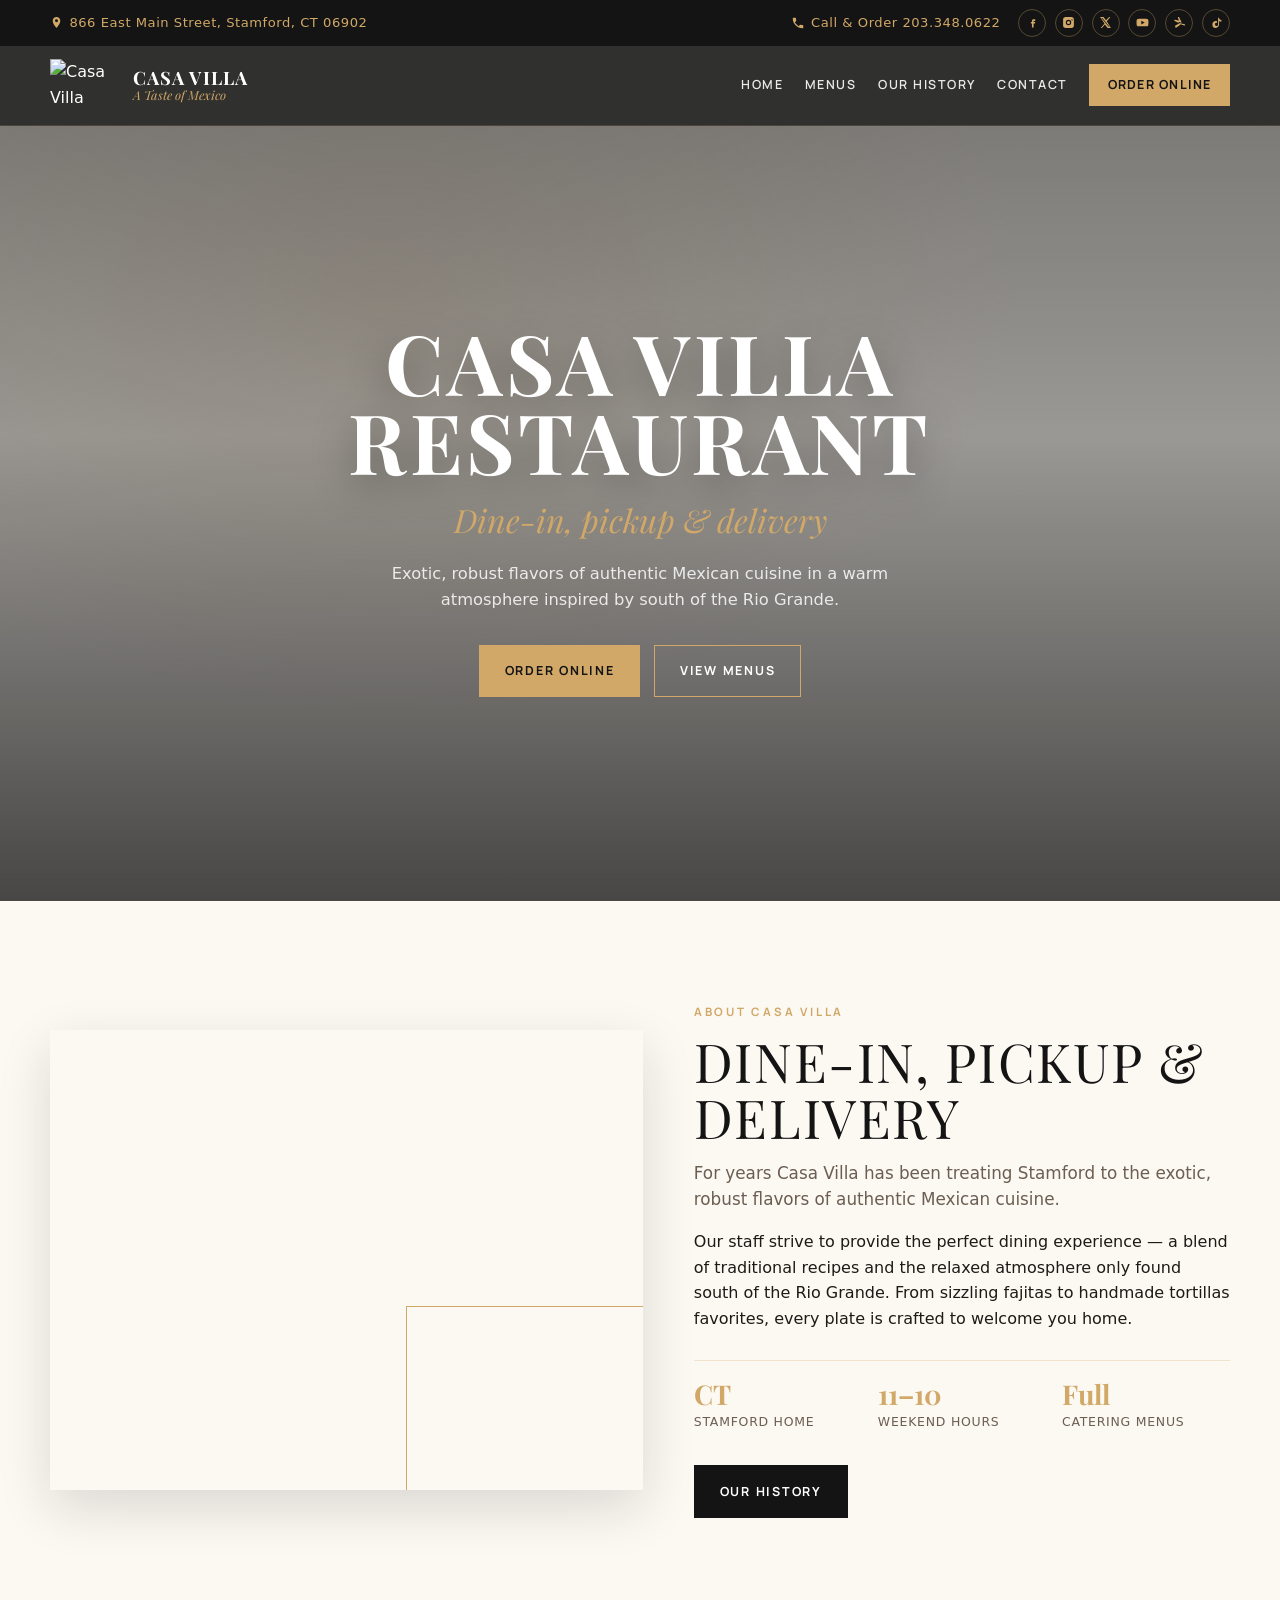
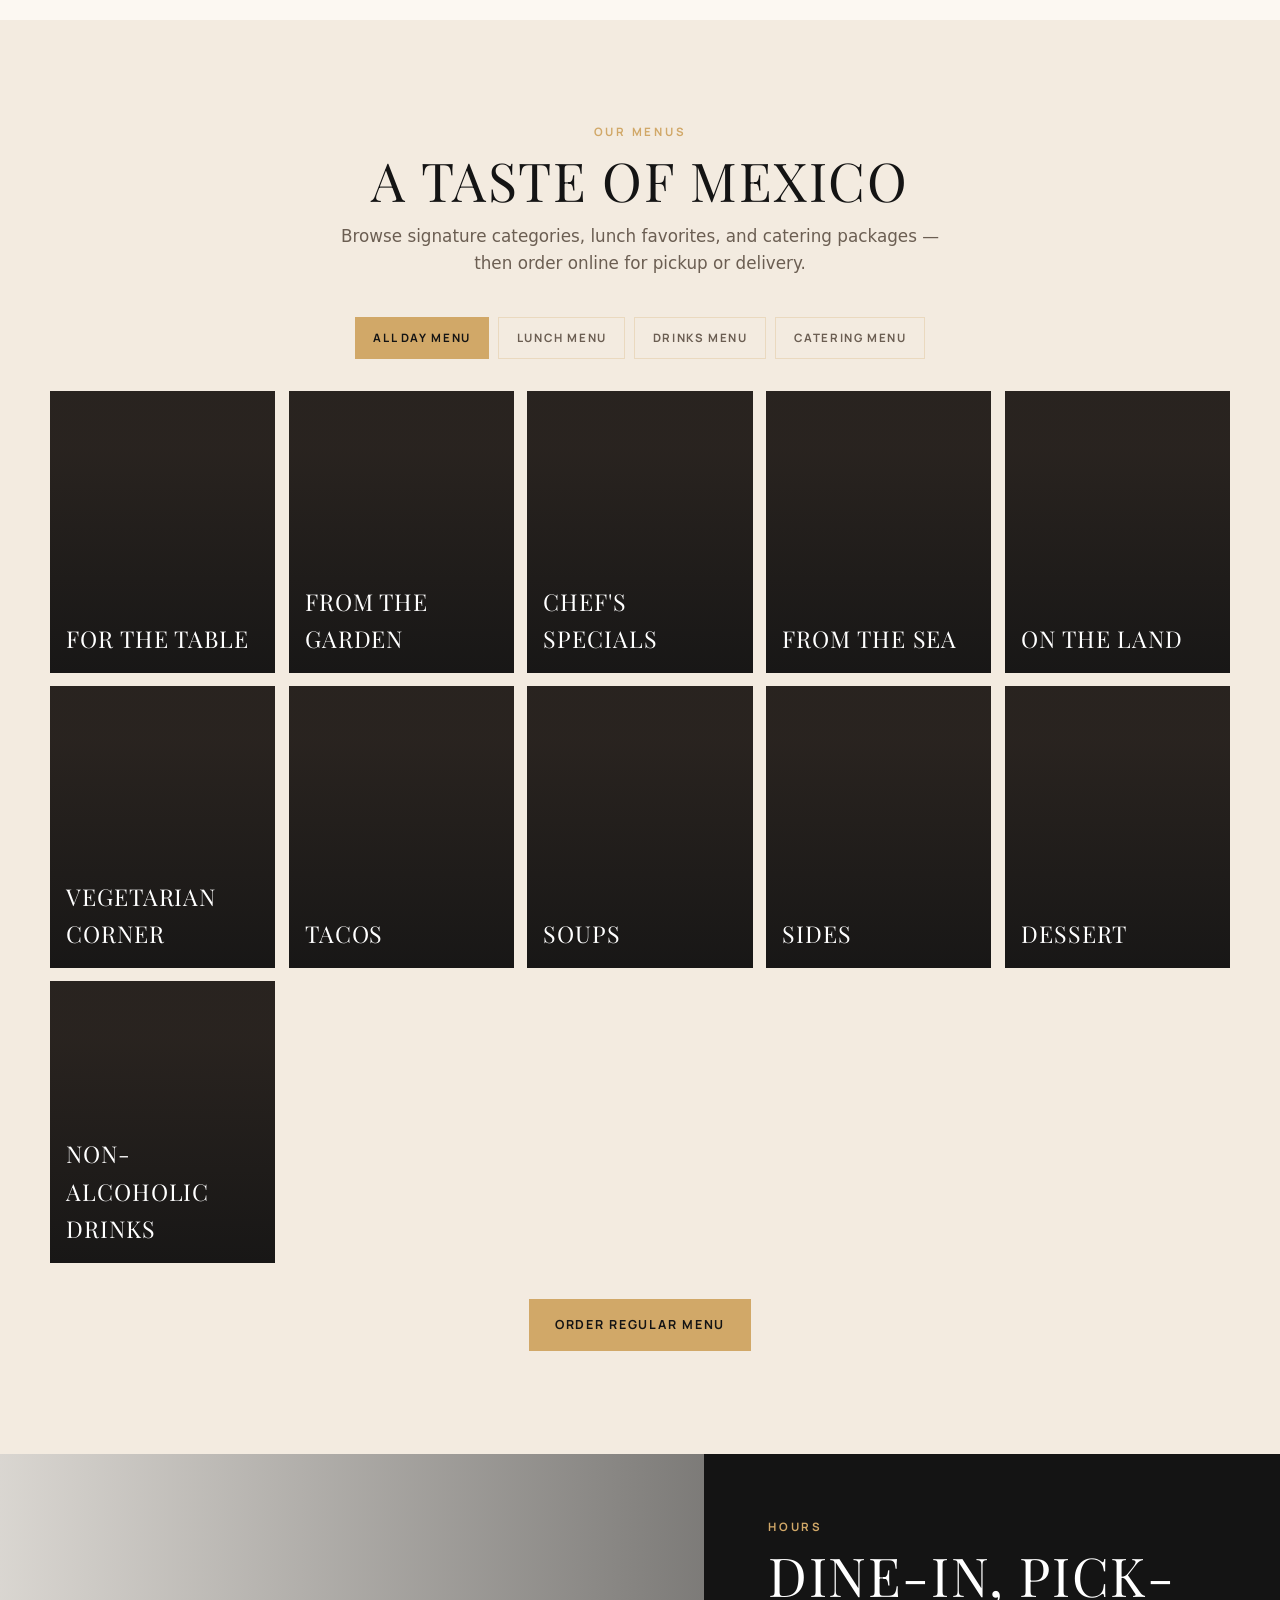
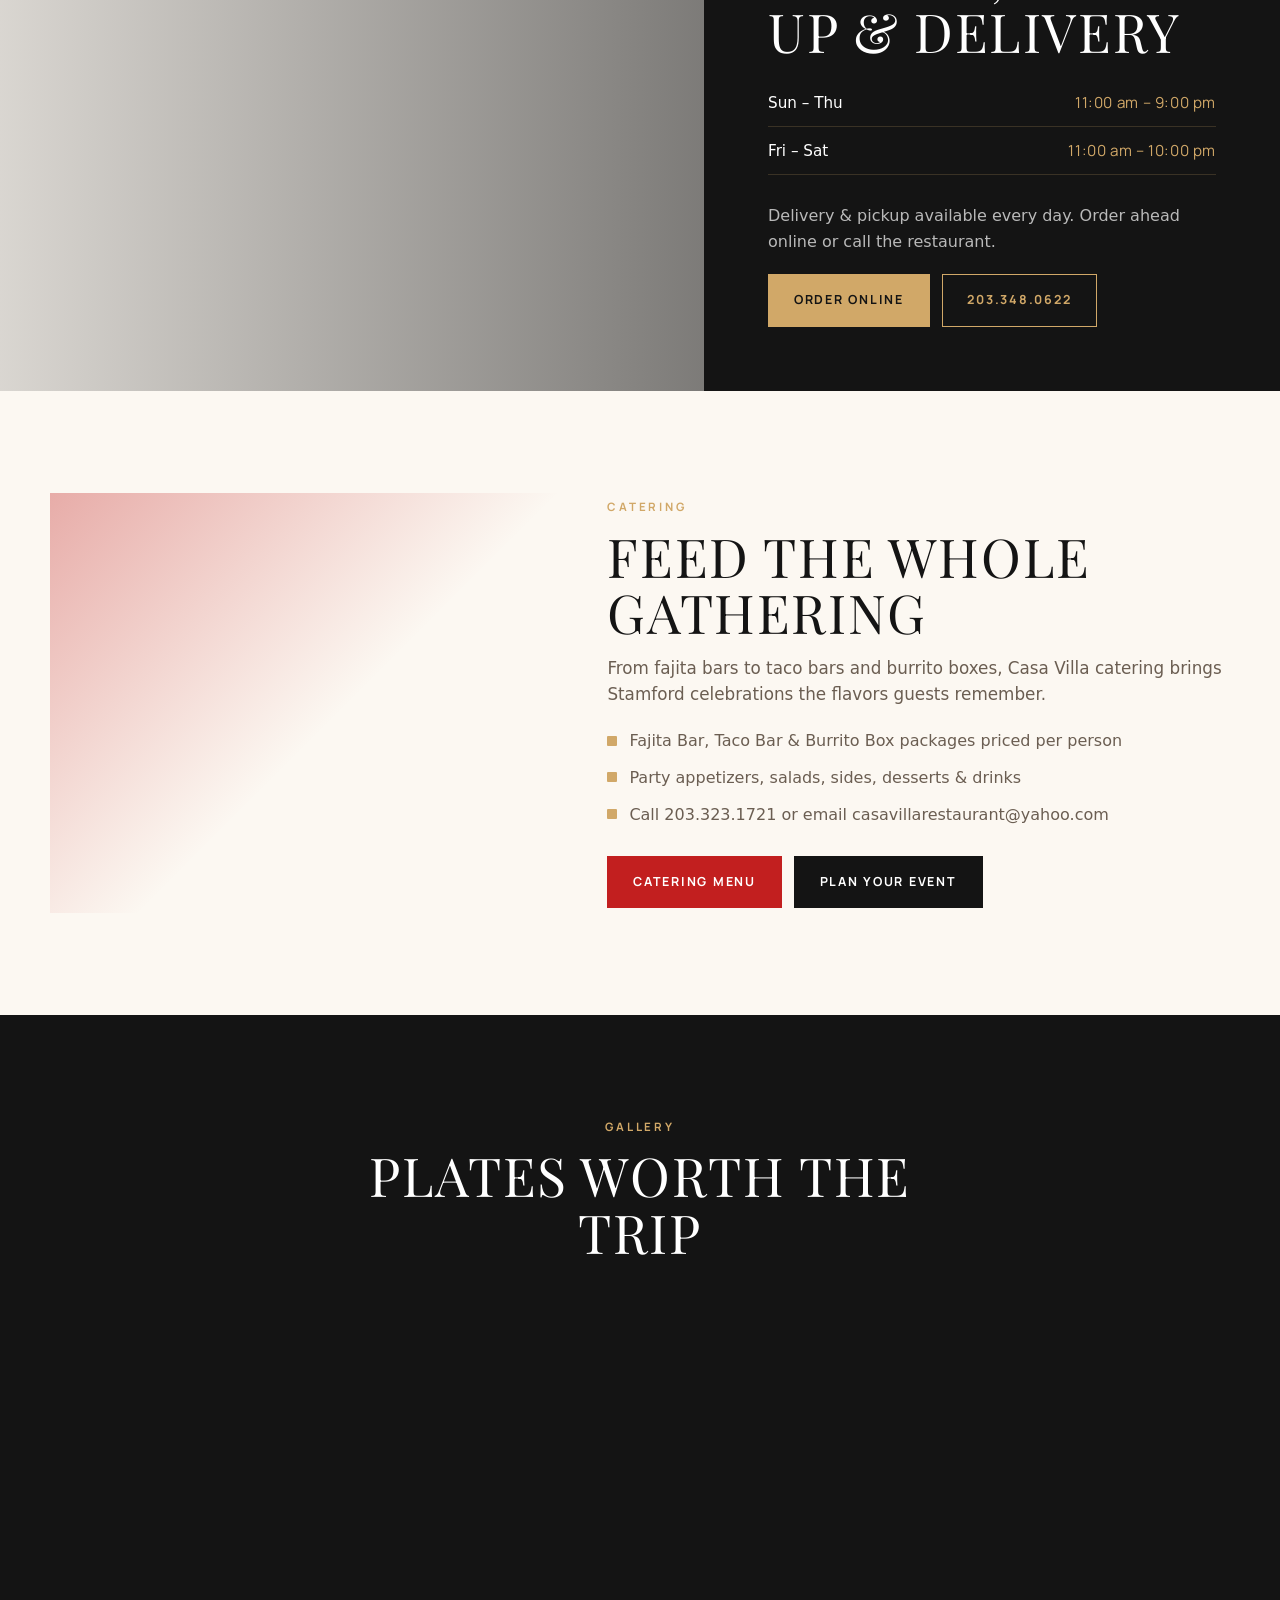
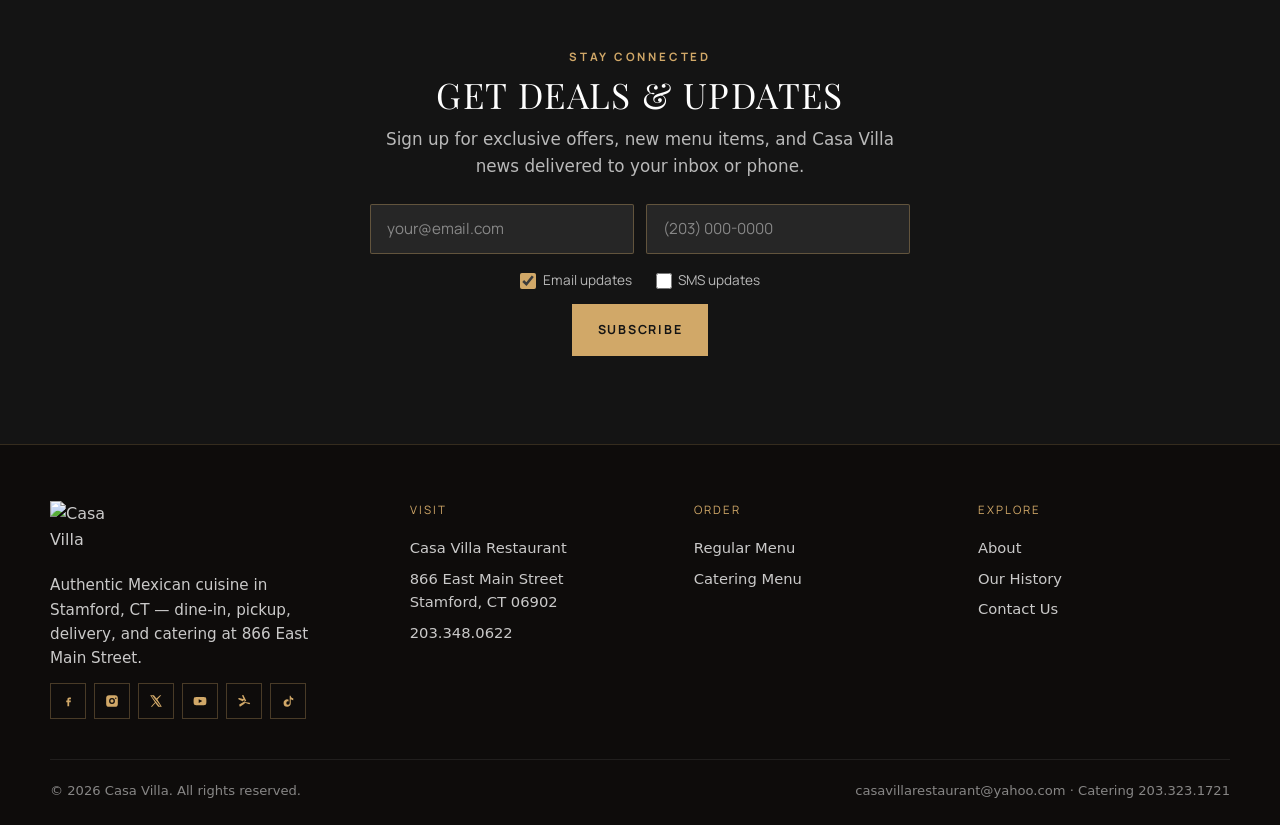
==== commit dfb34672: "Split Entrées into Chef's Specials, From the Sea, On the Land Matches the dinner PDF layout with thr" ====
--- a/index.html
+++ b/index.html
@@ -25,7 +25,7 @@
 <noscript><link rel="stylesheet" href="https://fonts.googleapis.com/css2?family=Playfair+Display:wght@400;600;700&amp;family=Manrope:wght@400;600;700&amp;display=swap"></noscript>
 <!-- KORA_GOOGLE_FONTS_END -->
 <link href="assets/styles.css" rel="stylesheet">
-<link href="assets/site.css" rel="stylesheet"/>
+<link href="assets/site.css?v=20260925b" rel="stylesheet"/>
 <link as="image" href="https://quseprdus1.blob.core.windows.net/kora-business-images/user-media/8aefb830-b11f-4ebe-94af-53a82750f7f5/de8c94d8-887e-4625-825f-ec262dbc28df/1786097688_vg3pif.jpg" rel="preload"><link as="video" href="https://stream.mux.com/Yt3RD5cKZpleTwd9r566r2rwesaeplQThL3TepRa02Lw/low.mp4" rel="preload">
 <script type="application/ld+json">{
   "@context": "https://schema.org",
@@ -258,7 +258,7 @@
 </div>
 <footer class="site-footer" data-footer=""></footer>
 <script defer="" src="js/includes.js"></script>
-<script defer="" src="js/main.js?v=20260925"></script>
+<script defer="" src="js/main.js?v=20260925e"></script>
 <!-- KORA_BRANDING_FOOTER_SCRIPT_START -->
 <script>
 (function () {
--- a/assets/site.css
+++ b/assets/site.css
@@ -803,12 +803,18 @@
   background-image: url("https://quseprdus1.blob.core.windows.net/kora-business-images/user-media/8aefb830-b11f-4ebe-94af-53a82750f7f5/de8c94d8-887e-4625-825f-ec262dbc28df/1786097676_1jxkwc.jpg");
 }
 
-.cat-tile[data-cat="entrees"] {
+.cat-tile[data-cat="chefs-specials"] {
   background-image: url("https://quseprdus1.blob.core.windows.net/kora-business-images/user-media/8aefb830-b11f-4ebe-94af-53a82750f7f5/de8c94d8-887e-4625-825f-ec262dbc28df/1786097683_kubq47.jpg");
 }
+.cat-tile[data-cat="from-the-sea"] {
+  background-image: url("https://quseprdus1.blob.core.windows.net/kora-business-images/user-media/8aefb830-b11f-4ebe-94af-53a82750f7f5/de8c94d8-887e-4625-825f-ec262dbc28df/1786097669_v2dz2y.jpg");
+}
+.cat-tile[data-cat="on-the-land"] {
+  background-image: url("https://quseprdus1.blob.core.windows.net/kora-business-images/user-media/8aefb830-b11f-4ebe-94af-53a82750f7f5/de8c94d8-887e-4625-825f-ec262dbc28df/1786097679_c0mfng.jpg");
+}
 
 .cat-tile[data-cat="vegetarian"] {
-  background-image: url("https://quseprdus1.blob.core.windows.net/kora-business-images/user-media/8aefb830-b11f-4ebe-94af-53a82750f7f5/de8c94d8-887e-4625-825f-ec262dbc28df/1786097683_kubq47.jpg");
+  background-image: url("https://quseprdus1.blob.core.windows.net/kora-business-images/user-media/8aefb830-b11f-4ebe-94af-53a82750f7f5/de8c94d8-887e-4625-825f-ec262dbc28df/1786097839_2o8pjm.jpg");
 }
 
 .cat-tile[data-cat="soups"] {
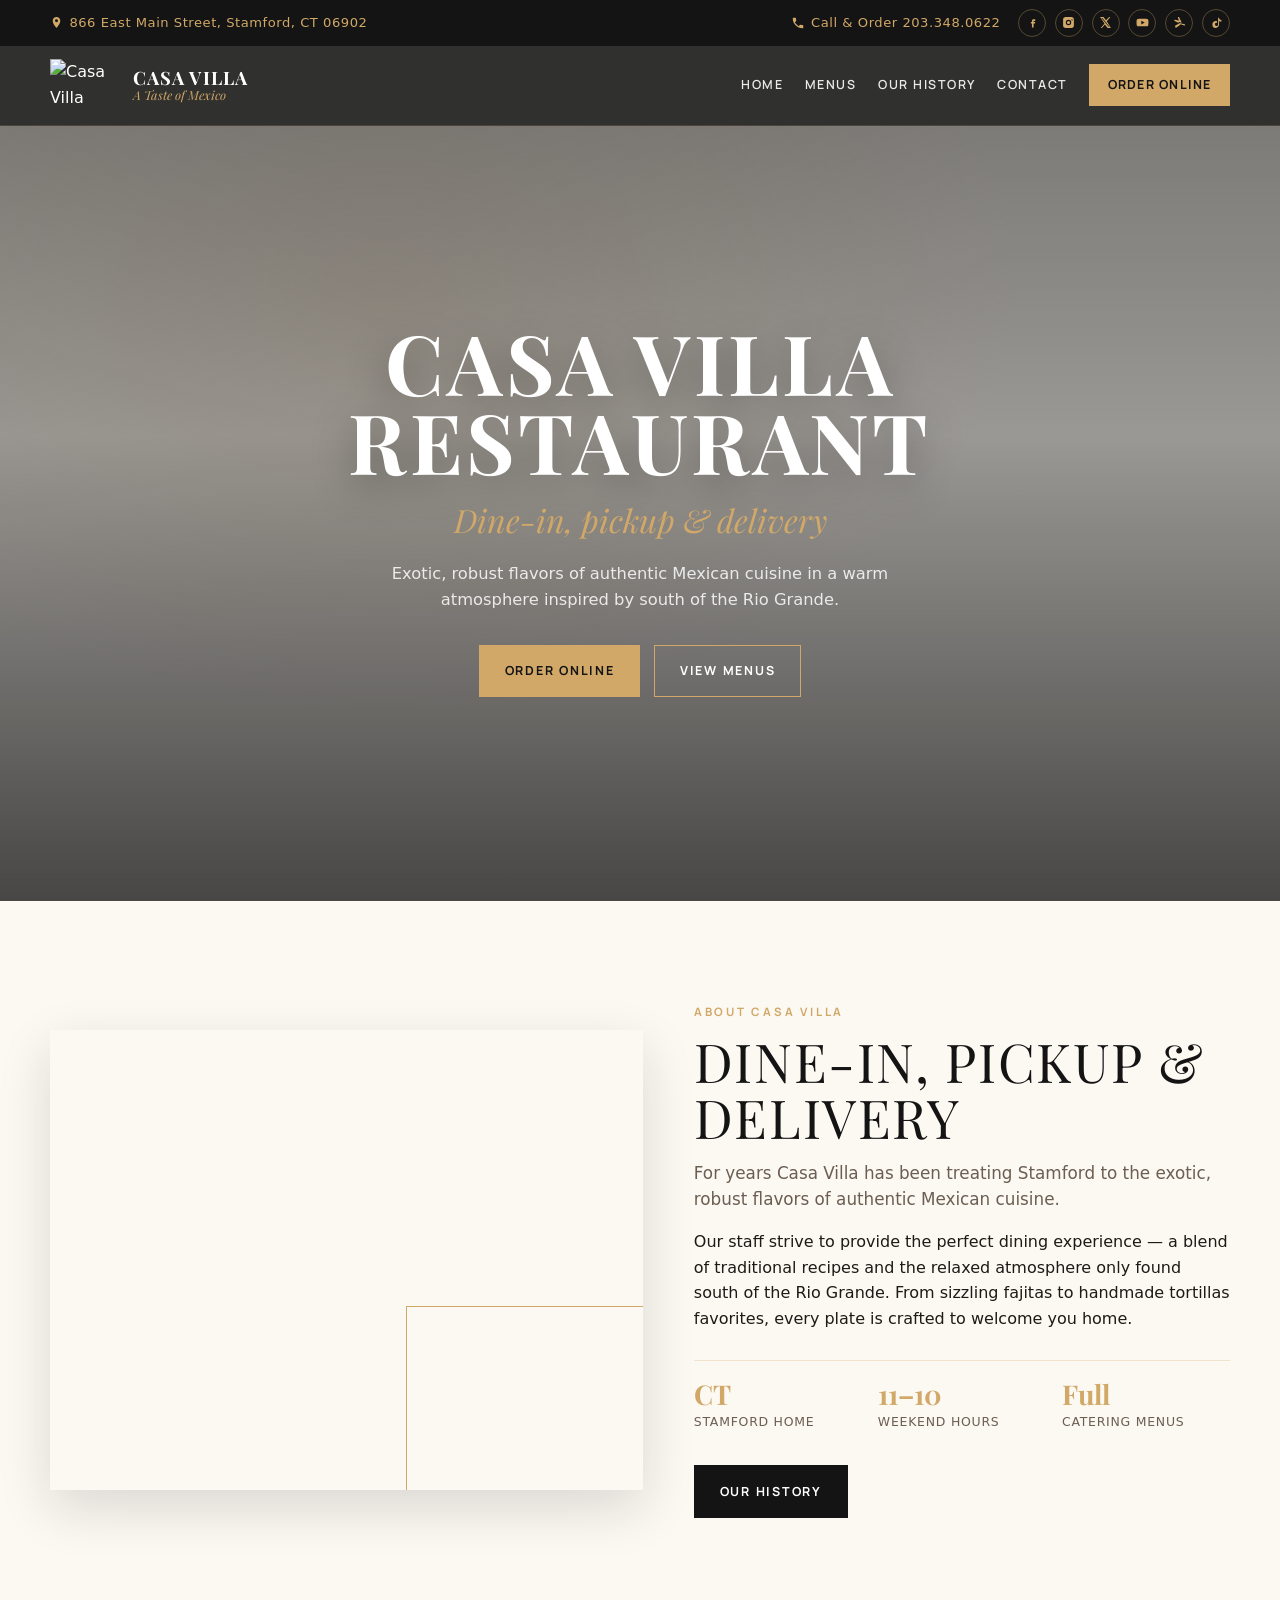
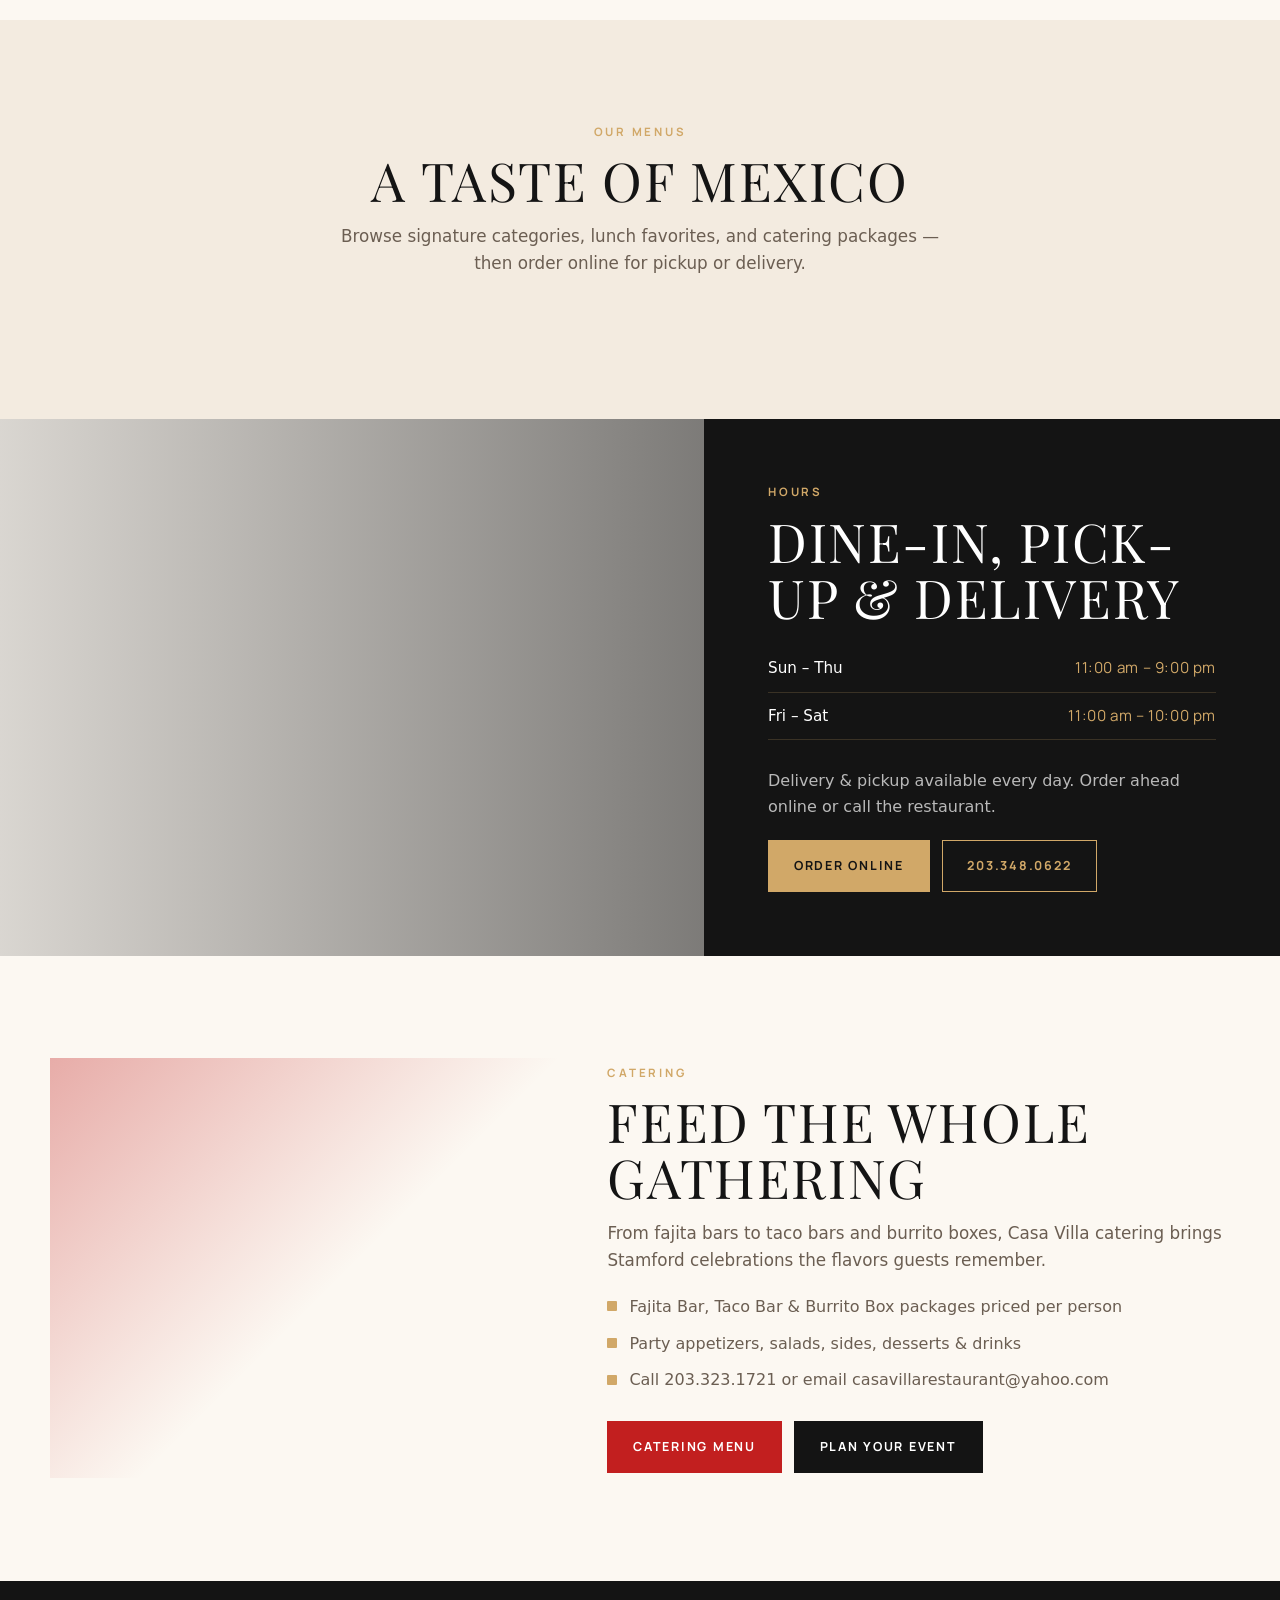
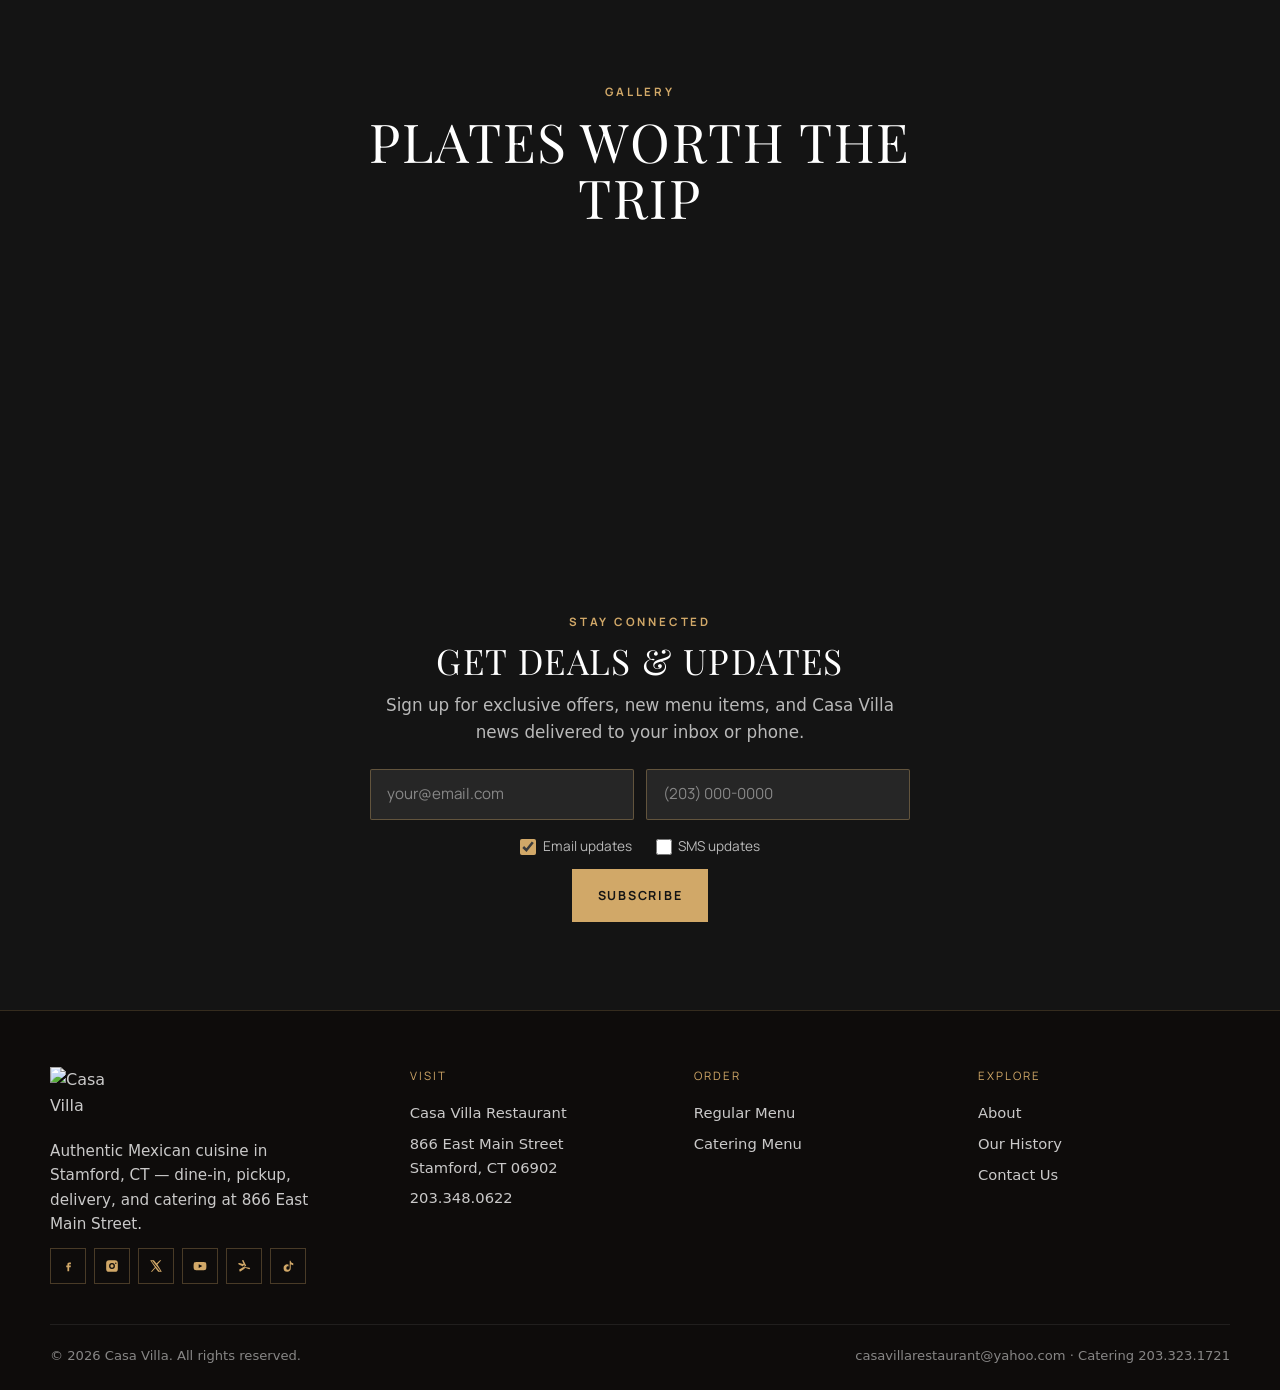
==== commit e4876d76: "Menu drawn from data: four menus in the kora:data:menu region, tiles and dialog kept" ====
--- a/index.html
+++ b/index.html
@@ -25,7 +25,7 @@
 <noscript><link rel="stylesheet" href="https://fonts.googleapis.com/css2?family=Playfair+Display:wght@400;600;700&amp;family=Manrope:wght@400;600;700&amp;display=swap"></noscript>
 <!-- KORA_GOOGLE_FONTS_END -->
 <link href="assets/styles.css" rel="stylesheet">
-<link href="assets/site.css?v=20260925b" rel="stylesheet"/>
+<link href="assets/site.css?v=20260925c" rel="stylesheet"/>
 <link as="image" href="https://quseprdus1.blob.core.windows.net/kora-business-images/user-media/8aefb830-b11f-4ebe-94af-53a82750f7f5/de8c94d8-887e-4625-825f-ec262dbc28df/1786097688_vg3pif.jpg" rel="preload"><link as="video" href="https://stream.mux.com/Yt3RD5cKZpleTwd9r566r2rwesaeplQThL3TepRa02Lw/low.mp4" rel="preload">
 <script type="application/ld+json">{
   "@context": "https://schema.org",
@@ -138,34 +138,8 @@
 <h2>A taste of Mexico</h2>
 <p class="lede">Browse signature categories, lunch favorites, and catering packages — then order online for pickup or delivery.</p>
 </div>
-<div aria-label="Menu types" class="menu-tabs reveal" role="tablist">
-<button aria-selected="true" class="menu-tab is-active" data-menu-tab="allday" role="tab" type="button">All Day Menu</button>
-<button class="menu-tab" data-menu-tab="lunch" role="tab" type="button">Lunch Menu</button>
-<button class="menu-tab" data-menu-tab="drinks" role="tab" type="button">Drinks Menu</button>
-<button class="menu-tab" data-menu-tab="catering" role="tab" type="button">Catering Menu</button>
-</div>
-<div class="menu-panel is-active" data-menu-panel="allday">
-<div class="category-grid reveal" data-category-grid=""></div>
-<div class="menu-actions">
-<a class="btn btn-primary" data-order-regular="" href="https://casavilla2.onlineordersnow.com/MenuDisplay" rel="noopener noreferrer" target="_blank">Order Regular Menu</a>
-</div>
-</div>
-<div class="menu-panel" data-menu-panel="lunch">
-<div class="menu-items" data-lunch-items=""></div>
-<div class="menu-actions">
-<a class="btn btn-primary" data-order-regular="" href="https://casavilla2.onlineordersnow.com/MenuDisplay" rel="noopener noreferrer" target="_blank">Order Lunch Online</a>
-</div>
-</div>
-<div class="menu-panel" data-menu-panel="drinks">
-<div class="menu-items" data-drinks-items=""></div>
-</div>
-<div class="menu-panel" data-menu-panel="catering">
-<div class="menu-items" data-catering-items=""></div>
-<div class="menu-actions">
-<a class="btn btn-primary" data-order-catering="" href="https://casavillacatering.onlineordersnow.com/MenuDisplay" rel="noopener noreferrer" target="_blank">Order Catering</a>
-<a class="btn btn-dark" href="tel:2033231721">Call 203.323.1721</a>
-</div>
-</div>
+<!-- kora:data:menu layout="tabs" -->
+<!-- /kora:data:menu -->
 </div>
 </section>
 <section aria-label="Hours and ordering" class="split-band" id="hours">
@@ -258,7 +232,7 @@
 </div>
 <footer class="site-footer" data-footer=""></footer>
 <script defer="" src="js/includes.js"></script>
-<script defer="" src="js/main.js?v=20260925e"></script>
+<script defer="" src="js/main.js?v=20260925f"></script>
 <!-- KORA_BRANDING_FOOTER_SCRIPT_START -->
 <script>
 (function () {
--- a/assets/site.css
+++ b/assets/site.css
@@ -807,10 +807,10 @@
   background-image: url("https://quseprdus1.blob.core.windows.net/kora-business-images/user-media/8aefb830-b11f-4ebe-94af-53a82750f7f5/de8c94d8-887e-4625-825f-ec262dbc28df/1786097683_kubq47.jpg");
 }
 .cat-tile[data-cat="from-the-sea"] {
-  background-image: url("https://quseprdus1.blob.core.windows.net/kora-business-images/user-media/8aefb830-b11f-4ebe-94af-53a82750f7f5/de8c94d8-887e-4625-825f-ec262dbc28df/1786097669_v2dz2y.jpg");
+  background-image: url("https://quseprdus1.blob.core.windows.net/kora-business-images/user-media/8aefb830-b11f-4ebe-94af-53a82750f7f5/de8c94d8-887e-4625-825f-ec262dbc28df/1786097839_2o8pjm.jpg");
 }
 .cat-tile[data-cat="on-the-land"] {
-  background-image: url("https://quseprdus1.blob.core.windows.net/kora-business-images/user-media/8aefb830-b11f-4ebe-94af-53a82750f7f5/de8c94d8-887e-4625-825f-ec262dbc28df/1786097679_c0mfng.jpg");
+  background-image: url("https://quseprdus1.blob.core.windows.net/kora-business-images/user-media/8aefb830-b11f-4ebe-94af-53a82750f7f5/de8c94d8-887e-4625-825f-ec262dbc28df/1786097650_ay3k1s.jpg");
 }
 
 .cat-tile[data-cat="vegetarian"] {
@@ -1707,4 +1707,33 @@
   .hero-media img {
     transform: none;
   }
-}+}
+
+/* ── The menus are drawn by Kora into the kora:data:menu region ── */
+.kora-menu .kora-menu__switcher { display: flex; flex-wrap: wrap; gap: 0.55rem; justify-content: center; margin: 0 0 2rem; }
+.kora-menu .kora-menu__switcher a {
+  padding: 0.7rem 1.1rem; border: 1px solid var(--color-brand-border); border-radius: 0;
+  font-family: var(--font-nav); font-size: 0.72rem; font-weight: 700; letter-spacing: 0.14em; text-transform: uppercase;
+  color: var(--color-brand-muted); text-decoration: none; transition: .25s var(--ease);
+}
+.kora-menu .kora-menu__switcher a[aria-current="true"],
+.kora-menu .kora-menu__switcher a:hover { background: var(--color-brand-primary); color: var(--color-brand-dark); border-color: var(--color-brand-primary); }
+.kora-menu .kora-menu__menu { margin: 0; animation: fadeUp .55s var(--ease); }
+.kora-menu .kora-menu__menu-title { position: absolute; width: 1px; height: 1px; overflow: hidden; clip: rect(0 0 0 0); white-space: nowrap; margin: 0; }
+.kora-menu .kora-menu__nav { display: none; }
+.kora-menu .kora-menu__section { margin: 0 0 1rem; display: grid; grid-template-columns: repeat(2, 1fr); gap: 0 2.5rem; }
+.kora-menu .kora-menu__section-title {
+  grid-column: 1 / -1; font-family: var(--ff-display, "Sora", sans-serif); font-size: 1.35rem; font-weight: 700;
+  color: var(--clr-accent, #d1a868); margin: 1.75rem 0 .5rem; padding-bottom: .45rem; border-bottom: 2px solid var(--clr-accent, #d1a868);
+}
+.kora-menu .kora-menu__section:first-of-type .kora-menu__section-title { margin-top: .5rem; }
+.kora-menu .kora-menu__items { display: contents; }
+.kora-menu .kora-menu__item { padding: 1.15rem 0; border-bottom: 1px solid rgba(209, 168, 104, .18); display: grid; grid-template-columns: 1fr auto; gap: 0.35rem 1rem; }
+.kora-menu .kora-menu__item-body { display: contents; }
+.kora-menu .kora-menu__item-head { display: contents; }
+.kora-menu .kora-menu__item-name { margin: 0; font-family: var(--font-heading); font-size: 1.15rem; font-weight: 600; color: var(--color-brand-dark); }
+.kora-menu .kora-menu__item-price { font-family: var(--font-nav); font-weight: 700; color: var(--color-brand-accent); letter-spacing: 0.04em; }
+.kora-menu .kora-menu__item-desc { grid-column: 1 / -1; margin: 0; color: var(--color-brand-muted); font-size: 0.94rem; opacity: 1; }
+/* All Day: the categories show as picture tiles that open a dialog. */
+.kora-menu .kora-menu__menu.has-tiles > .kora-menu__section { display: none; }
+@media (max-width: 900px) { .kora-menu .kora-menu__section { grid-template-columns: 1fr; } }
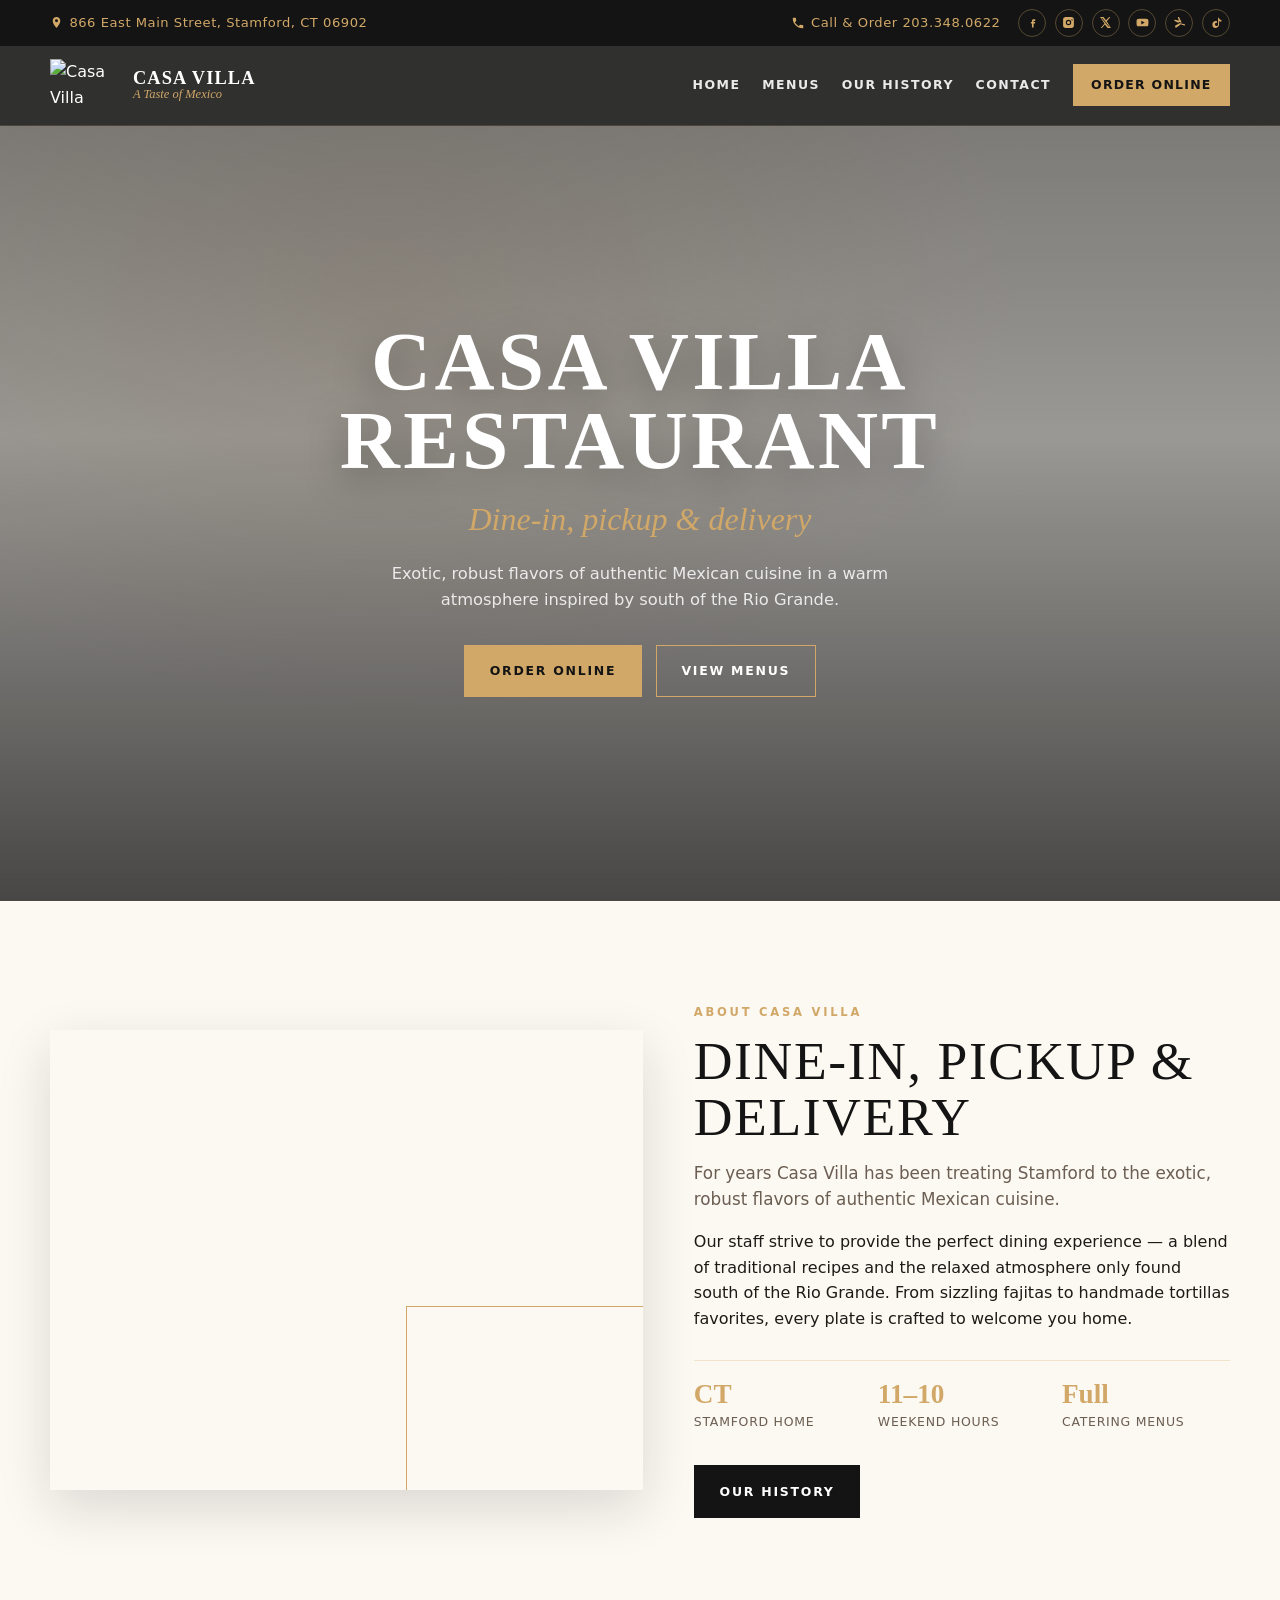
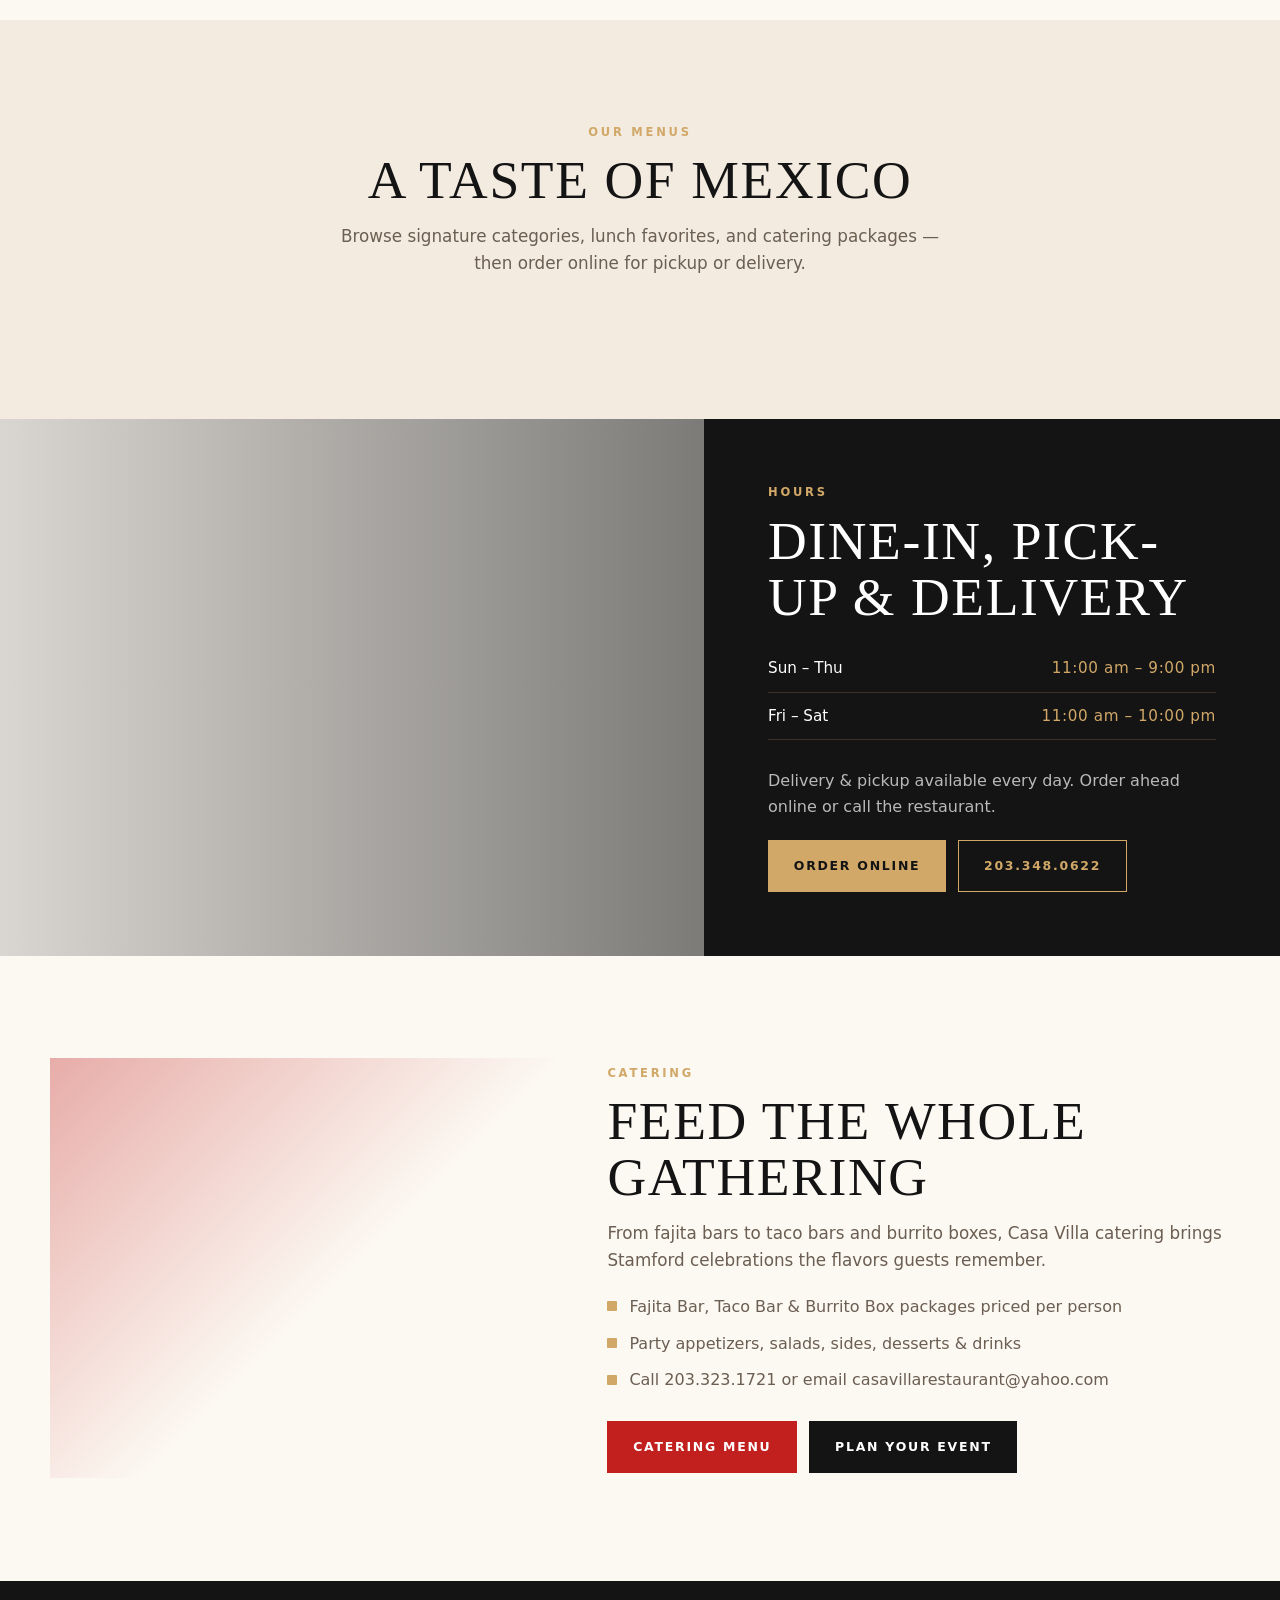
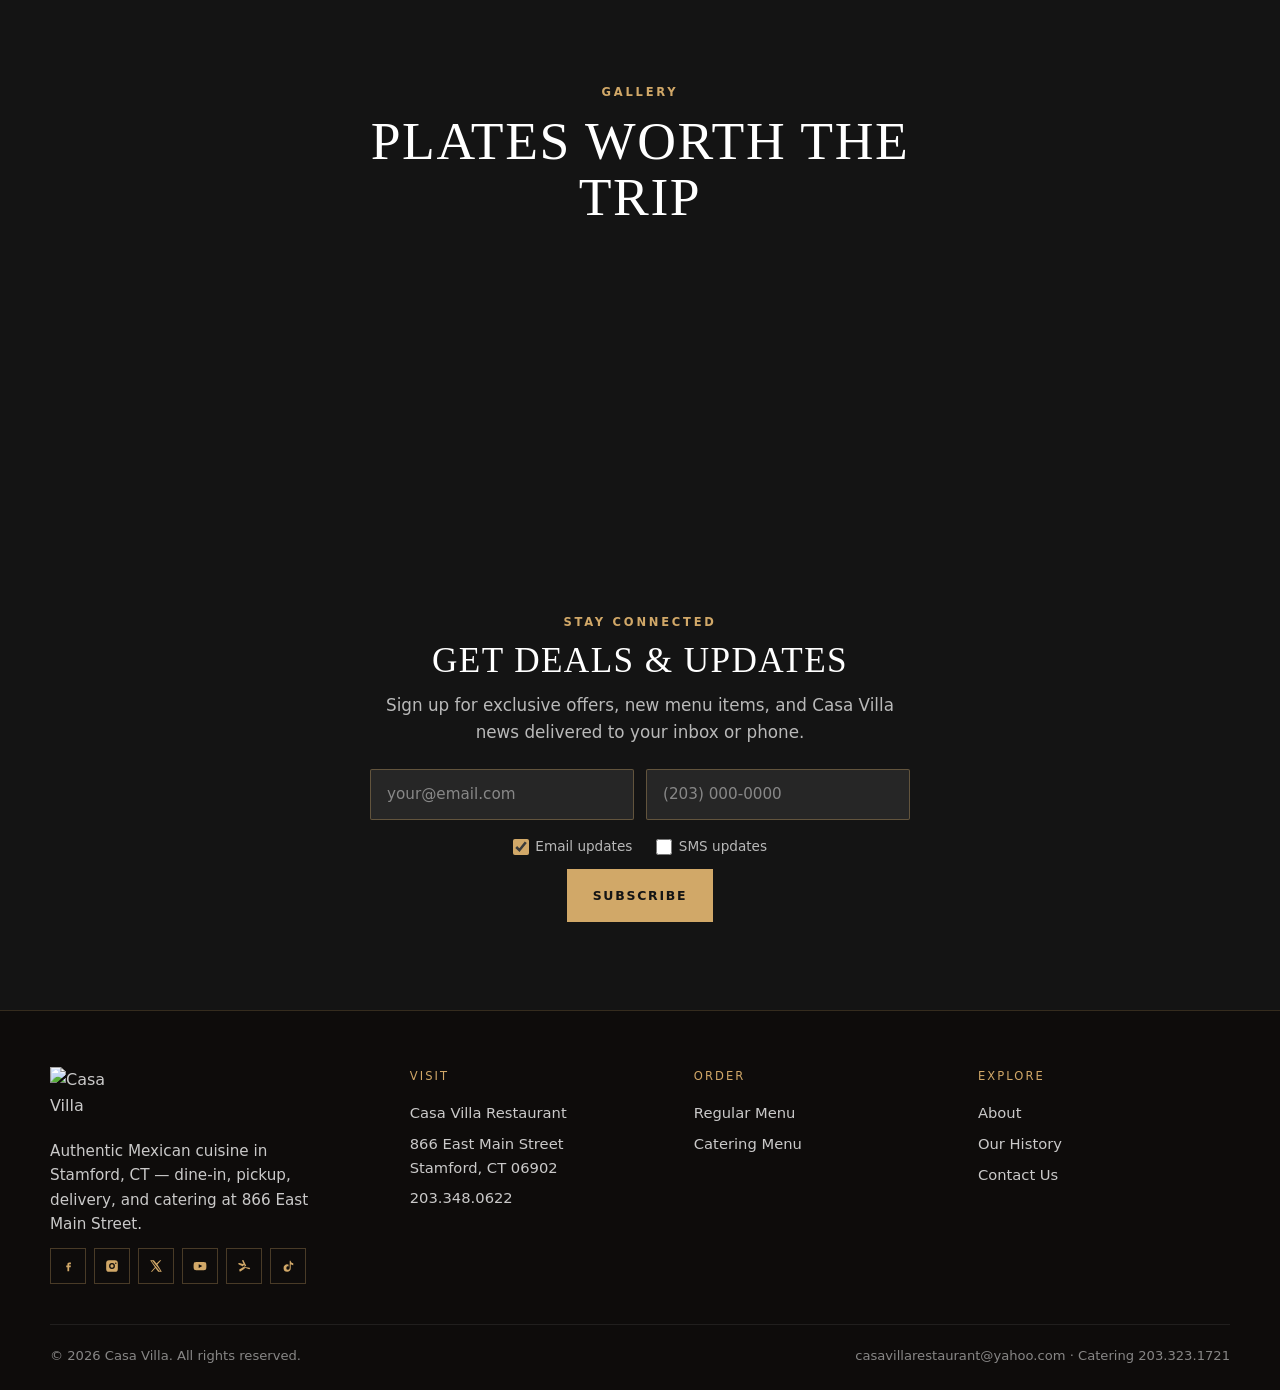
==== commit 254214bf: "Refactor font loading in HTML files and update CSS variables for font management. Removed direct fon" ====
--- a/index.html
+++ b/index.html
@@ -19,10 +19,7 @@
 <meta content="Casa Villa Restaurant — Authentic Mexican Food in Stamford, CT" name="twitter:title"/>
 <meta content="Casa Villa Restaurant in Stamford, CT serves authentic Mexican cuisine for dine-in, pickup, delivery, and catering. Order fajitas, tacos, enchiladas &amp; more at 866 East Main Street." name="twitter:description"/>
 <!-- KORA_GOOGLE_FONTS_START -->
-<link rel="preconnect" href="https://fonts.googleapis.com">
-<link rel="preconnect" href="https://fonts.gstatic.com" crossorigin>
-<link rel="preload" as="style" href="https://fonts.googleapis.com/css2?family=Playfair+Display:wght@400;600;700&amp;family=Manrope:wght@400;600;700&amp;display=swap" onload="this.onload=null;this.rel='stylesheet'">
-<noscript><link rel="stylesheet" href="https://fonts.googleapis.com/css2?family=Playfair+Display:wght@400;600;700&amp;family=Manrope:wght@400;600;700&amp;display=swap"></noscript>
+<!-- kora:fonts --><!-- /kora:fonts -->
 <!-- KORA_GOOGLE_FONTS_END -->
 <link href="assets/styles.css" rel="stylesheet">
 <link href="assets/site.css?v=20260925c" rel="stylesheet"/>
--- a/assets/site.css
+++ b/assets/site.css
@@ -13,11 +13,11 @@
   --color-brand-muted: #6b5e52;
   --color-brand-border: rgba(209, 168, 104, 0.28);
   --color-brand-overlay: rgba(20, 20, 20, 0.62);
-  --font-brand: "Playfair Display", Georgia, serif;
-  --font-heading: "Playfair Display", Georgia, serif;
+  --font-brand: var(--kora-font-heading, "Playfair Display"), Georgia, serif;
+  --font-heading: var(--kora-font-heading, "Playfair Display"), Georgia, serif;
   --font-script: "Herr Von Muellerhoff", "Kristi", cursive;
-  --font-nav: "Manrope", system-ui, sans-serif;
-  --font-body: "Roboto", system-ui, sans-serif;
+  --font-nav: var(--kora-font-body, "Manrope"), system-ui, sans-serif;
+  --font-body: var(--kora-font-body, "Roboto"), system-ui, sans-serif;
   --shadow-soft: 0 18px 50px rgba(20, 20, 20, 0.14);
   --radius: 2px;
   --header-h: 76px;
